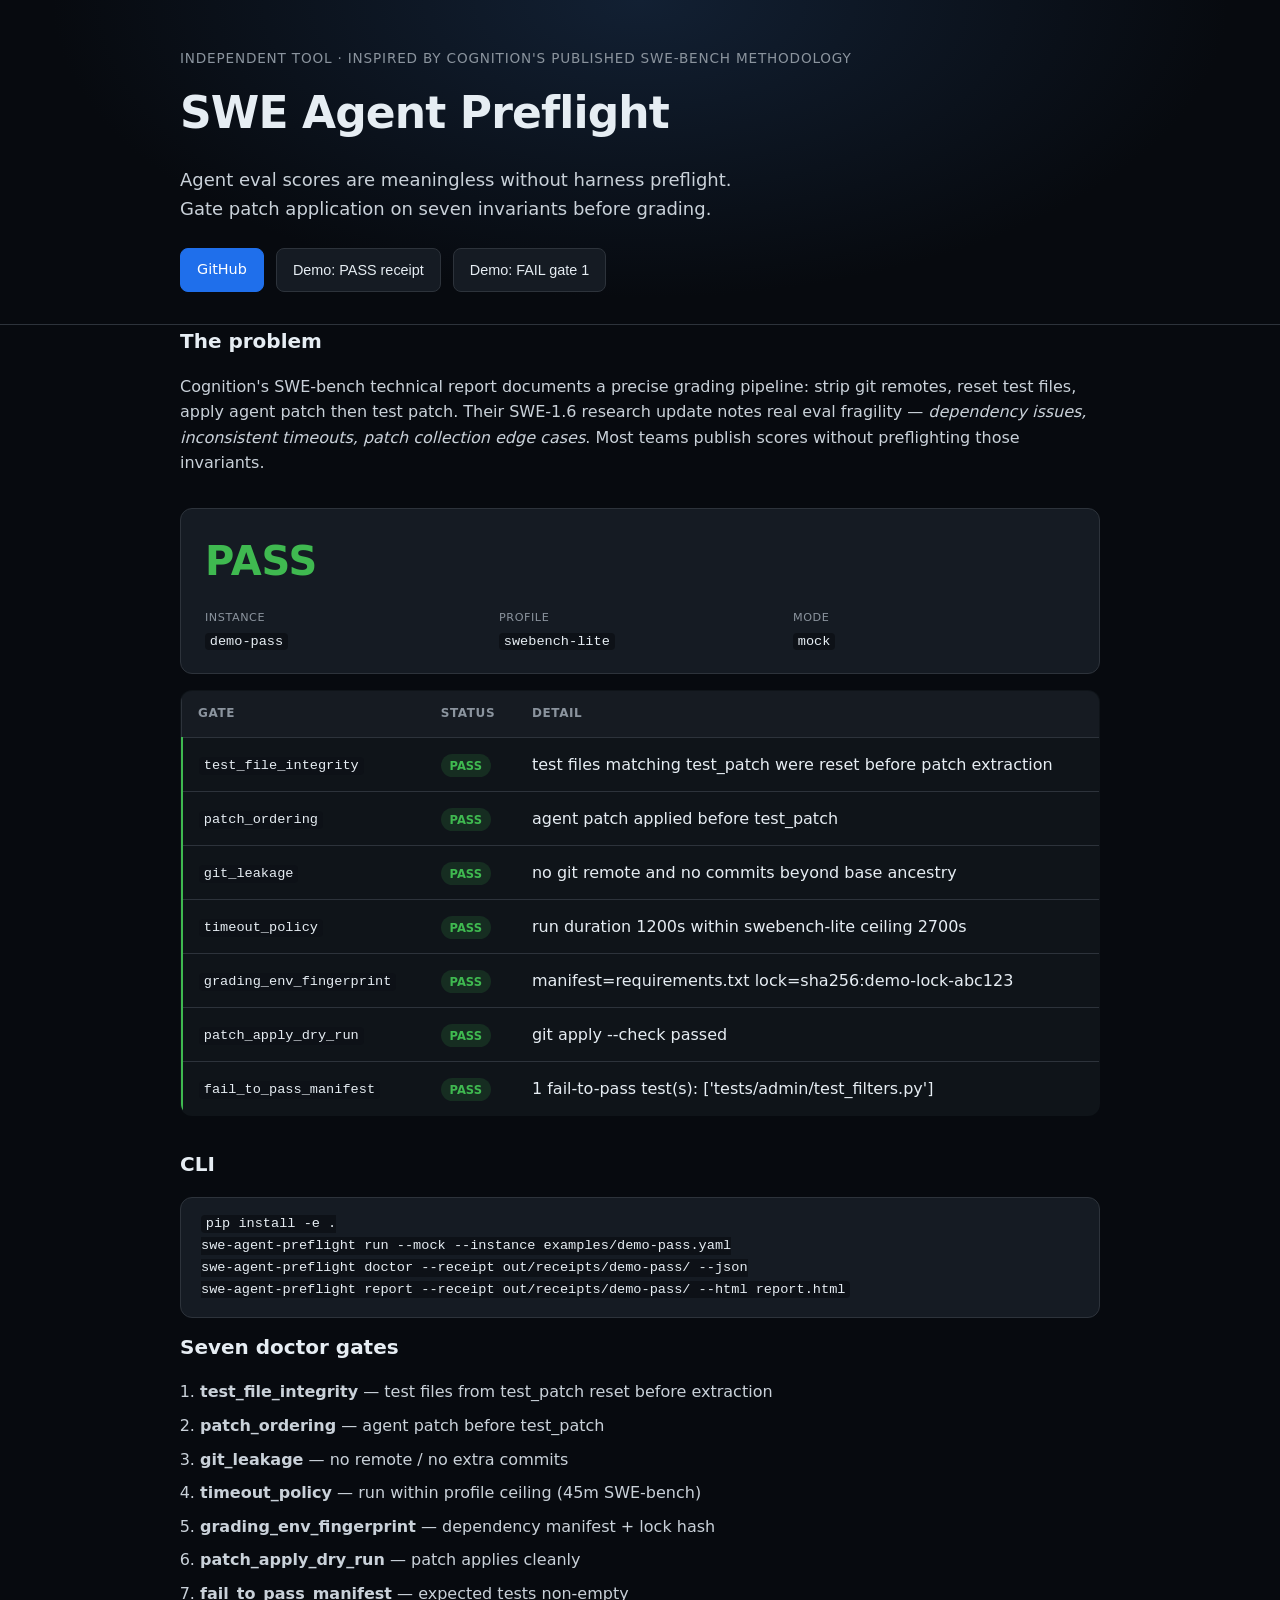
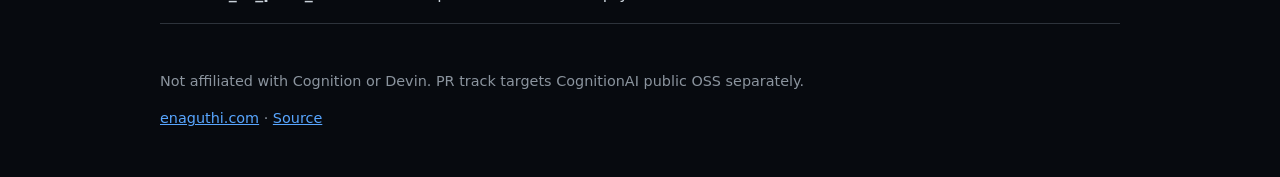
==== site/index.html @ a9e01db7 "Initial release: SWE Agent Preflight v0.1 CLI plan/run/doctor/report with mock mode, seven harness i" ====
<!DOCTYPE html>
<html lang="en">
<head>
  <meta charset="utf-8">
  <meta name="viewport" content="width=device-width, initial-scale=1">
  <title>SWE Agent Preflight — Harness gates before SWE-bench grading</title>
  <meta name="description" content="Gate SWE-bench-style agent evals on harness invariants — test reset, patch ordering, git leakage, timeouts — before trusting scores.">
  <link rel="stylesheet" href="styles.css">
</head>
<body>
  <header class="site-header">
    <div class="wrap">
      <p class="eyebrow">Independent tool · Inspired by Cognition's published SWE-bench methodology</p>
      <h1>SWE Agent Preflight</h1>
      <p class="lead">Agent eval scores are meaningless without harness preflight. Gate patch application on seven invariants before grading.</p>
      <div class="cta-row">
        <a class="btn primary" href="https://github.com/Abhishek21g/swe-agent-preflight" target="_blank" rel="noopener">GitHub</a>
        <button class="btn" id="btn-pass" type="button">Demo: PASS receipt</button>
        <button class="btn fail" id="btn-fail" type="button">Demo: FAIL gate 1</button>
      </div>
    </div>
  </header>

  <main class="wrap">
    <section class="problem">
      <h2>The problem</h2>
      <p>Cognition's SWE-bench technical report documents a precise grading pipeline: strip git remotes, reset test files, apply agent patch then test patch. Their SWE-1.6 research update notes real eval fragility — <em>dependency issues, inconsistent timeouts, patch collection edge cases</em>. Most teams publish scores without preflighting those invariants.</p>
    </section>

    <section class="dashboard">
      <div class="panel meta-panel">
        <div class="overall" id="overall">—</div>
        <div class="meta-grid">
          <div><label>Instance</label><code id="instance-id">—</code></div>
          <div><label>Profile</label><code id="profile">swebench-lite</code></div>
          <div><label>Mode</label><code>mock</code></div>
        </div>
      </div>

      <table class="gate-table">
        <thead>
          <tr><th>Gate</th><th>Status</th><th>Detail</th></tr>
        </thead>
        <tbody id="gate-body"></tbody>
      </table>
    </section>

    <section class="cli">
      <h2>CLI</h2>
      <pre><code id="cli-snippet">pip install -e .
swe-agent-preflight run --mock --instance examples/demo-pass.yaml
swe-agent-preflight doctor --receipt out/receipts/demo-pass/ --json
swe-agent-preflight report --receipt out/receipts/demo-pass/ --html report.html</code></pre>
    </section>

    <section class="gates-ref">
      <h2>Seven doctor gates</h2>
      <ol>
        <li><strong>test_file_integrity</strong> — test files from test_patch reset before extraction</li>
        <li><strong>patch_ordering</strong> — agent patch before test_patch</li>
        <li><strong>git_leakage</strong> — no remote / no extra commits</li>
        <li><strong>timeout_policy</strong> — run within profile ceiling (45m SWE-bench)</li>
        <li><strong>grading_env_fingerprint</strong> — dependency manifest + lock hash</li>
        <li><strong>patch_apply_dry_run</strong> — patch applies cleanly</li>
        <li><strong>fail_to_pass_manifest</strong> — expected tests non-empty</li>
      </ol>
    </section>
  </main>

  <footer class="site-footer wrap">
    <p>Not affiliated with Cognition or Devin. PR track targets CognitionAI public OSS separately.</p>
    <p><a href="https://enaguthi.com">enaguthi.com</a> · <a href="https://github.com/Abhishek21g/swe-agent-preflight">Source</a></p>
  </footer>

  <script src="app.js"></script>
</body>
</html>
---- site/styles.css ----
:root {
  --bg: #070a0f;
  --surface: #0f1419;
  --card: #151b23;
  --border: #2d333b;
  --text: #e6edf3;
  --muted: #8b949e;
  --pass: #3fb950;
  --fail: #f85149;
  --accent: #58a6ff;
  --accent-dim: #1f6feb;
}

* { box-sizing: border-box; }

body {
  margin: 0;
  font-family: "SF Pro Text", ui-sans-serif, system-ui, -apple-system, sans-serif;
  background: var(--bg);
  color: var(--text);
  line-height: 1.6;
}

.wrap { max-width: 960px; margin: 0 auto; padding: 0 1.25rem; }

.site-header {
  padding: 3rem 0 2rem;
  background: radial-gradient(ellipse at top, #122033 0%, var(--bg) 65%);
  border-bottom: 1px solid var(--border);
}

.eyebrow {
  color: var(--muted);
  font-size: 0.85rem;
  text-transform: uppercase;
  letter-spacing: 0.06em;
  margin: 0 0 0.5rem;
}

h1 { font-size: clamp(2rem, 5vw, 2.75rem); margin: 0 0 0.75rem; letter-spacing: -0.02em; }
h2 { font-size: 1.25rem; margin-top: 0; }

.lead { font-size: 1.125rem; color: #c9d1d9; max-width: 52ch; margin-bottom: 1.5rem; }

.cta-row { display: flex; flex-wrap: wrap; gap: 0.75rem; }

.btn {
  appearance: none;
  border: 1px solid var(--border);
  background: var(--card);
  color: var(--text);
  padding: 0.6rem 1rem;
  border-radius: 8px;
  font-size: 0.9rem;
  cursor: pointer;
  text-decoration: none;
  transition: border-color 0.15s, background 0.15s;
}

.btn:hover { border-color: var(--accent); }
.btn.primary { background: var(--accent-dim); border-color: var(--accent-dim); color: #fff; }
.btn.fail:hover { border-color: var(--fail); }

main { padding: 2rem 0 3rem; }

.problem p { color: #c9d1d9; }

.dashboard { margin: 2rem 0; }

.panel {
  background: var(--card);
  border: 1px solid var(--border);
  border-radius: 12px;
  padding: 1.25rem 1.5rem;
  margin-bottom: 1rem;
}

.overall {
  font-size: 2.5rem;
  font-weight: 700;
  margin-bottom: 1rem;
}

.overall.pass { color: var(--pass); }
.overall.fail { color: var(--fail); }

.meta-grid {
  display: grid;
  grid-template-columns: repeat(auto-fit, minmax(160px, 1fr));
  gap: 0.75rem;
}

.meta-grid label {
  display: block;
  font-size: 0.7rem;
  color: var(--muted);
  text-transform: uppercase;
  letter-spacing: 0.05em;
}

code {
  font-family: ui-monospace, SFMono-Regular, Menlo, monospace;
  font-size: 0.85em;
  background: #0d1117;
  padding: 0.1em 0.35em;
  border-radius: 4px;
}

.gate-table {
  width: 100%;
  border-collapse: collapse;
  background: var(--surface);
  border: 1px solid var(--border);
  border-radius: 12px;
  overflow: hidden;
}

.gate-table th,
.gate-table td {
  padding: 0.85rem 1rem;
  text-align: left;
  border-bottom: 1px solid var(--border);
}

.gate-table th {
  background: #161b22;
  color: var(--muted);
  font-size: 0.75rem;
  text-transform: uppercase;
  letter-spacing: 0.05em;
}

.gate-table tr:last-child td { border-bottom: none; }
.gate-table tr.pass td:first-child { border-left: 3px solid var(--pass); }
.gate-table tr.fail td:first-child { border-left: 3px solid var(--fail); }

.badge {
  display: inline-block;
  padding: 0.15rem 0.55rem;
  border-radius: 999px;
  font-size: 0.72rem;
  font-weight: 600;
}

.badge.pass { background: rgba(63,185,80,0.15); color: var(--pass); }
.badge.fail { background: rgba(248,81,73,0.15); color: var(--fail); }

.cli pre {
  background: var(--card);
  border: 1px solid var(--border);
  border-radius: 12px;
  padding: 1rem 1.25rem;
  overflow-x: auto;
}

.gates-ref ol { color: #c9d1d9; padding-left: 1.25rem; }
.gates-ref li { margin-bottom: 0.5rem; }

.site-footer {
  padding: 2rem 0;
  border-top: 1px solid var(--border);
  color: var(--muted);
  font-size: 0.9rem;
}

.site-footer a { color: var(--accent); }

@media (max-width: 640px) {
  .gate-table { font-size: 0.85rem; }
}
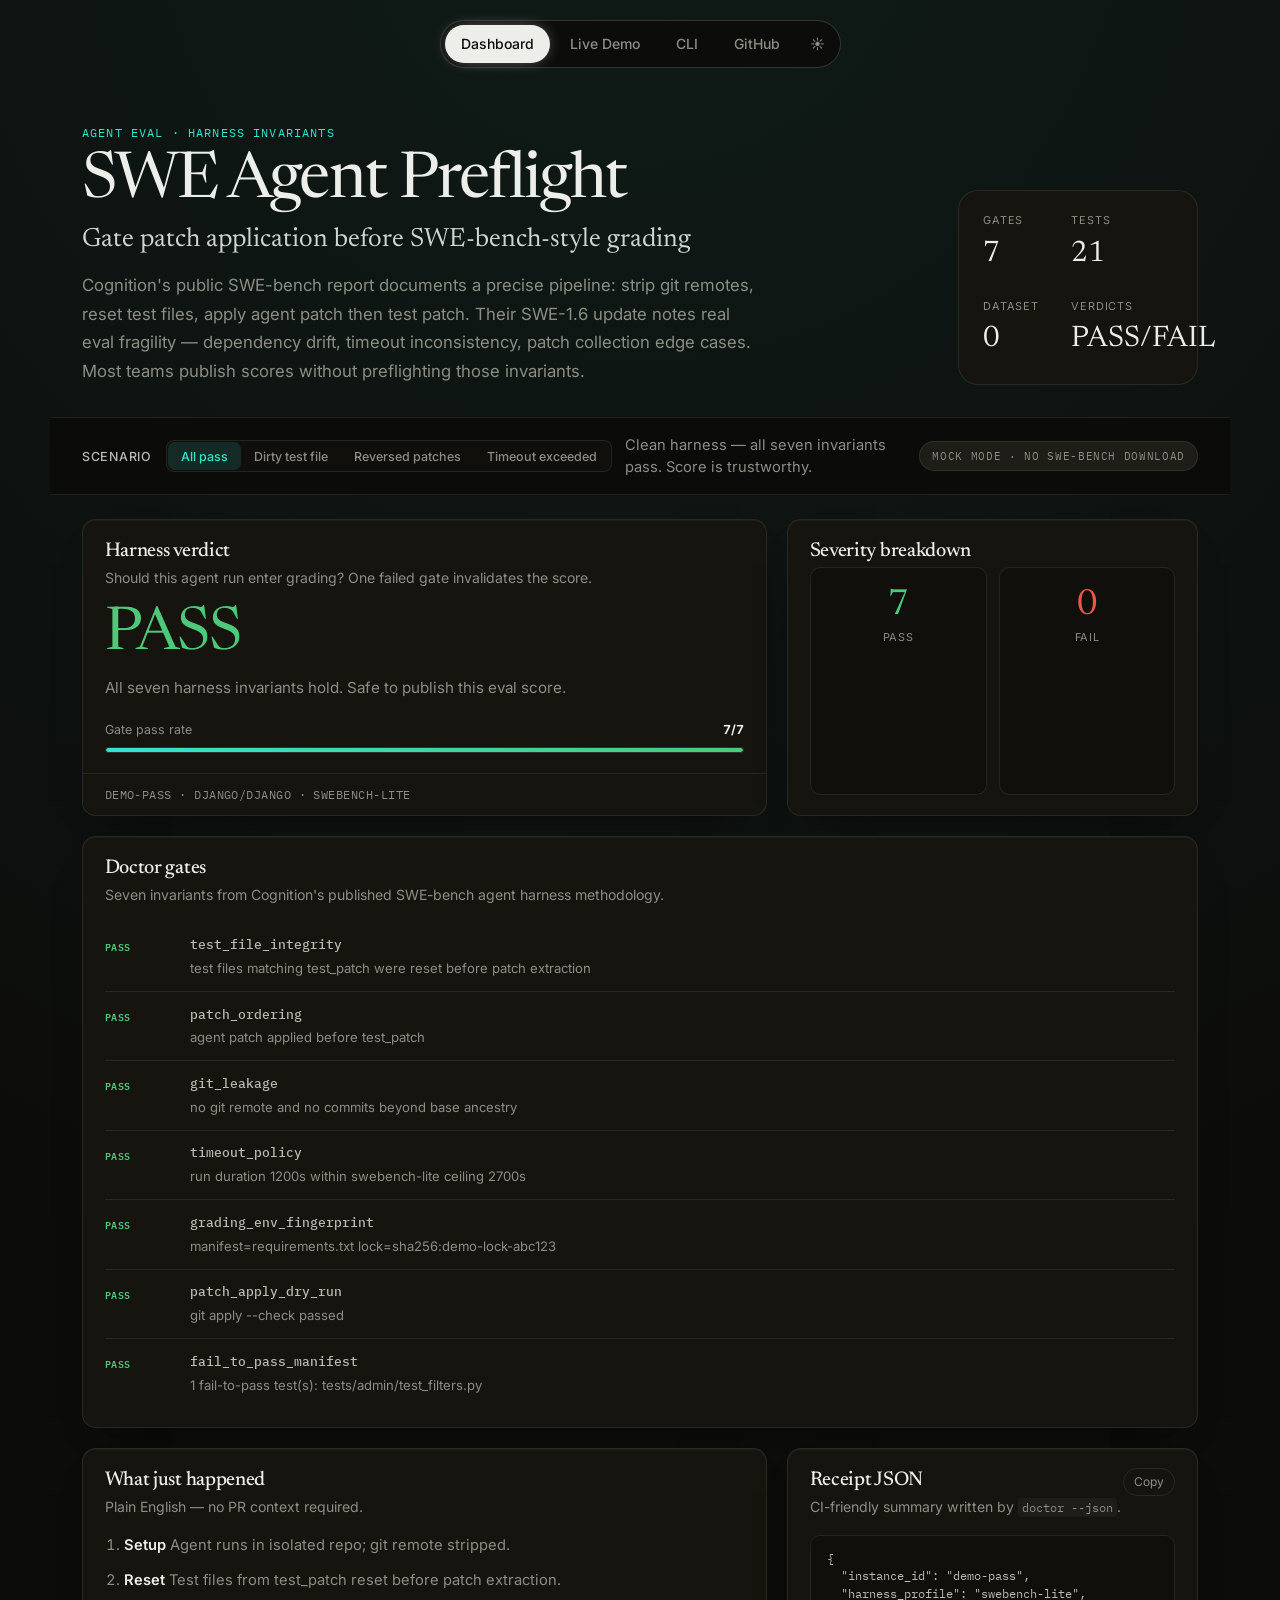
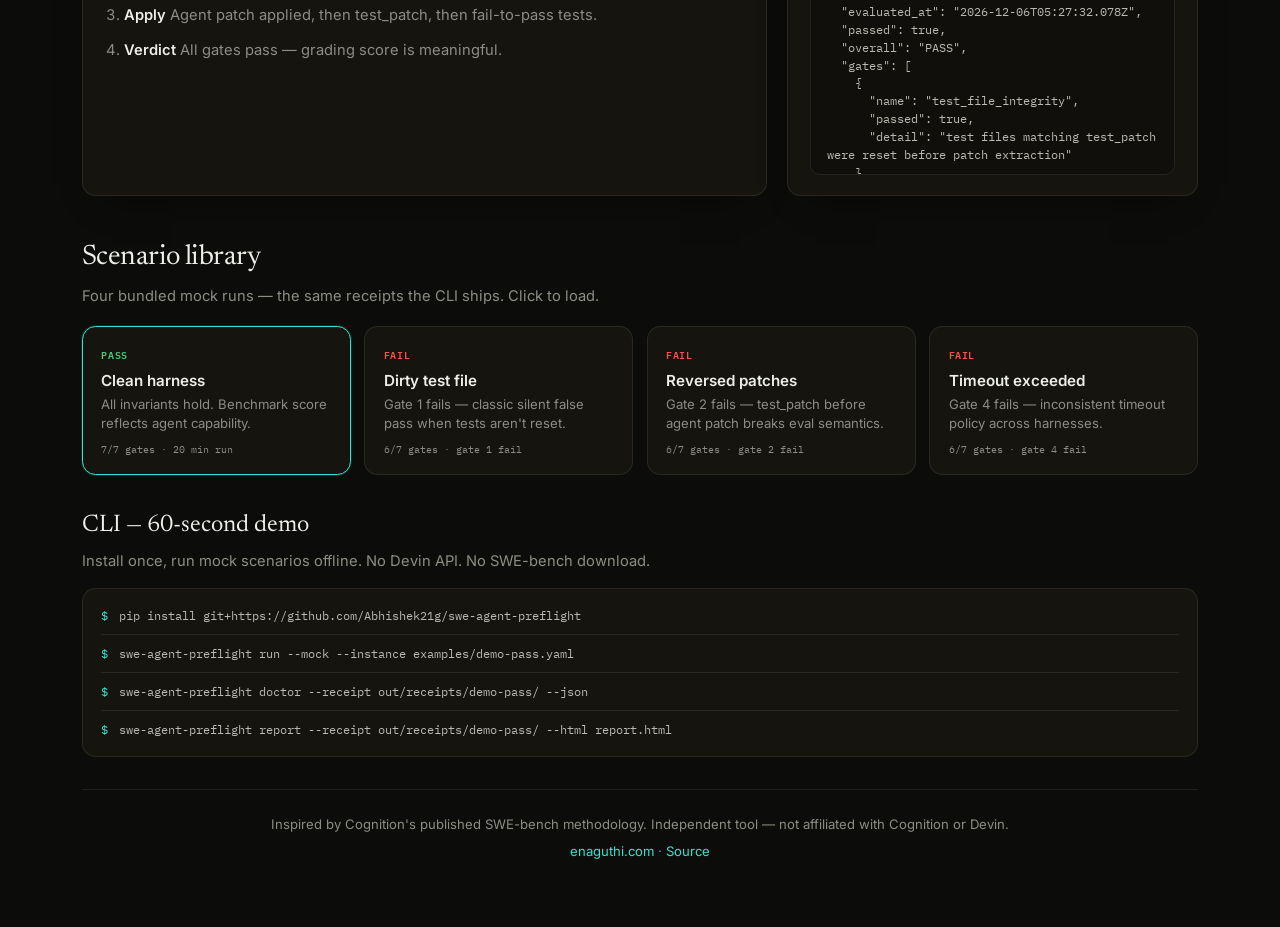
==== commit 063c718e: "Polish demo site with trust-me-bro dashboard layout. Interactive scenarios, gate checklist, receipt " ====
--- a/site/index.html
+++ b/site/index.html
@@ -1,77 +1,169 @@
 <!DOCTYPE html>
 <html lang="en">
 <head>
-  <meta charset="utf-8">
-  <meta name="viewport" content="width=device-width, initial-scale=1">
-  <title>SWE Agent Preflight — Harness gates before SWE-bench grading</title>
-  <meta name="description" content="Gate SWE-bench-style agent evals on harness invariants — test reset, patch ordering, git leakage, timeouts — before trusting scores.">
-  <link rel="stylesheet" href="styles.css">
+  <meta charset="utf-8" />
+  <meta name="viewport" content="width=device-width, initial-scale=1" />
+  <title>SWE Agent Preflight — harness gates before SWE-bench grading</title>
+  <meta name="description" content="Gate SWE-bench-style agent evals on seven harness invariants — test reset, patch ordering, git leakage, timeouts — before trusting benchmark scores." />
+  <meta property="og:title" content="SWE Agent Preflight" />
+  <meta property="og:description" content="Agent eval scores are meaningless without harness preflight." />
+  <meta property="og:url" content="https://enaguthi.com/swe-agent-preflight/site/" />
+  <link rel="icon" type="image/svg+xml" href="./favicon.svg" />
+  <link rel="preconnect" href="https://fonts.googleapis.com" />
+  <link href="https://fonts.googleapis.com/css2?family=IBM+Plex+Mono:wght@400;500&family=Inter:wght@400;500;600&family=Newsreader:ital,opsz,wght@0,6..72,400;0,6..72,500;1,6..72,400&display=swap" rel="stylesheet" />
+  <link rel="stylesheet" href="./styles.css" />
+  <script src="./app.js" defer></script>
 </head>
 <body>
-  <header class="site-header">
-    <div class="wrap">
-      <p class="eyebrow">Independent tool · Inspired by Cognition's published SWE-bench methodology</p>
-      <h1>SWE Agent Preflight</h1>
-      <p class="lead">Agent eval scores are meaningless without harness preflight. Gate patch application on seven invariants before grading.</p>
-      <div class="cta-row">
-        <a class="btn primary" href="https://github.com/Abhishek21g/swe-agent-preflight" target="_blank" rel="noopener">GitHub</a>
-        <button class="btn" id="btn-pass" type="button">Demo: PASS receipt</button>
-        <button class="btn fail" id="btn-fail" type="button">Demo: FAIL gate 1</button>
+  <div class="deck-root">
+    <div class="deck-inner">
+      <nav class="deck-nav">
+        <div class="deck-nav-pill">
+          <a href="#overview" class="active" data-nav="overview">Dashboard</a>
+          <a href="#demo" data-nav="demo">Live Demo</a>
+          <a href="#cli" data-nav="cli">CLI</a>
+          <a href="https://github.com/Abhishek21g/swe-agent-preflight" target="_blank" rel="noopener">GitHub</a>
+          <button type="button" class="theme-btn" id="themeToggle" aria-label="Toggle theme" title="Toggle theme">☀</button>
+        </div>
+      </nav>
+
+      <header id="overview" class="deck-hero">
+        <div class="deck-hero-row">
+          <div>
+            <p class="deck-eyebrow">Agent eval · Harness invariants</p>
+            <h1 class="deck-title">SWE Agent Preflight</h1>
+            <p class="deck-subtitle">Gate patch application before SWE-bench-style grading</p>
+            <p class="deck-lede">
+              Cognition's public SWE-bench report documents a precise pipeline: strip git remotes, reset test files,
+              apply agent patch then test patch. Their SWE-1.6 update notes real eval fragility — dependency drift,
+              timeout inconsistency, patch collection edge cases. Most teams publish scores without preflighting those invariants.
+            </p>
+          </div>
+          <dl class="deck-stats">
+            <div><dt>Gates</dt><dd>7</dd></div>
+            <div><dt>Tests</dt><dd>21</dd></div>
+            <div><dt>Dataset</dt><dd>0</dd></div>
+            <div><dt>Verdicts</dt><dd>PASS/FAIL</dd></div>
+          </dl>
+        </div>
+      </header>
+
+      <div class="deck-toolbar" id="demo">
+        <div class="deck-toolbar-left">
+          <span class="deck-label">Scenario</span>
+          <div class="mode-tabs" role="tablist" aria-label="Harness scenario">
+            <button role="tab" data-mode="pass" class="active" aria-selected="true">All pass</button>
+            <button role="tab" data-mode="fail-gate1">Dirty test file</button>
+            <button role="tab" data-mode="fail-order">Reversed patches</button>
+            <button role="tab" data-mode="fail-timeout">Timeout exceeded</button>
+          </div>
+          <span class="toolbar-hint" id="scenarioHint">Clean harness — all seven invariants pass. Score is trustworthy.</span>
+        </div>
+        <span class="status-chip" id="statusChip">mock mode · no SWE-bench download</span>
       </div>
-    </div>
-  </header>
 
-  <main class="wrap">
-    <section class="problem">
-      <h2>The problem</h2>
-      <p>Cognition's SWE-bench technical report documents a precise grading pipeline: strip git remotes, reset test files, apply agent patch then test patch. Their SWE-1.6 research update notes real eval fragility — <em>dependency issues, inconsistent timeouts, patch collection edge cases</em>. Most teams publish scores without preflighting those invariants.</p>
-    </section>
+      <div class="deck-grid">
+        <div class="deck-grid-2">
+          <section class="panel verdict-panel">
+            <header class="panel-header">
+              <div>
+                <h2 class="panel-title">Harness verdict</h2>
+                <p class="panel-desc">Should this agent run enter grading? One failed gate invalidates the score.</p>
+              </div>
+            </header>
+            <div class="panel-body">
+              <div class="verdict-display" id="verdictDisplay">
+                <span class="verdict-word pass" id="verdictWord">PASS</span>
+                <p class="verdict-plain" id="verdictPlain">All seven harness invariants hold. Safe to publish this eval score.</p>
+              </div>
+              <div class="score-bar-wrap">
+                <div class="score-bar-label">
+                  <span>Gate pass rate</span>
+                  <strong id="passRate">7/7</strong>
+                </div>
+                <div class="score-bar"><div class="score-bar-fill" id="passBar" style="width:100%"></div></div>
+              </div>
+            </div>
+            <footer class="panel-footer">
+              <span id="instanceMeta">demo-pass · django/django · swebench-lite</span>
+            </footer>
+          </section>
 
-    <section class="dashboard">
-      <div class="panel meta-panel">
-        <div class="overall" id="overall">—</div>
-        <div class="meta-grid">
-          <div><label>Instance</label><code id="instance-id">—</code></div>
-          <div><label>Profile</label><code id="profile">swebench-lite</code></div>
-          <div><label>Mode</label><code>mock</code></div>
+          <section class="panel counts-panel">
+            <header class="panel-header">
+              <h2 class="panel-title">Severity breakdown</h2>
+            </header>
+            <div class="panel-body counts-grid" id="countsGrid">
+              <div class="count-card pass"><span class="count-num" id="countPass">7</span><span class="count-label">Pass</span></div>
+              <div class="count-card fail"><span class="count-num" id="countFail">0</span><span class="count-label">Fail</span></div>
+            </div>
+          </section>
+        </div>
+
+        <section class="panel gates-panel">
+          <header class="panel-header">
+            <div>
+              <h2 class="panel-title">Doctor gates</h2>
+              <p class="panel-desc">Seven invariants from Cognition's published SWE-bench agent harness methodology.</p>
+            </div>
+          </header>
+          <div class="panel-body">
+            <ul class="gate-list" id="gateList"></ul>
+          </div>
+        </section>
+
+        <div class="deck-grid-2">
+          <section class="panel story-panel">
+            <header class="panel-header">
+              <h2 class="panel-title">What just happened</h2>
+              <p class="panel-desc">Plain English — no PR context required.</p>
+            </header>
+            <div class="panel-body">
+              <ol class="story-steps" id="storySteps"></ol>
+            </div>
+          </section>
+
+          <section class="panel receipt-panel">
+            <header class="panel-header">
+              <div class="panel-title-row">
+                <h2 class="panel-title">Receipt JSON</h2>
+                <button type="button" class="ghost-sm" id="copyReceipt">Copy</button>
+              </div>
+              <p class="panel-desc">CI-friendly summary written by <code>doctor --json</code>.</p>
+            </header>
+            <div class="panel-body">
+              <pre class="receipt-pre" id="receiptPre"></pre>
+            </div>
+          </section>
         </div>
       </div>
 
-      <table class="gate-table">
-        <thead>
-          <tr><th>Gate</th><th>Status</th><th>Detail</th></tr>
-        </thead>
-        <tbody id="gate-body"></tbody>
-      </table>
-    </section>
+      <section class="library" id="scenarios">
+        <div class="library-head">
+          <h2>Scenario library</h2>
+          <p>Four bundled mock runs — the same receipts the CLI ships. Click to load.</p>
+        </div>
+        <div class="scenario-grid" id="scenarioGrid"></div>
+      </section>
 
-    <section class="cli">
-      <h2>CLI</h2>
-      <pre><code id="cli-snippet">pip install -e .
-swe-agent-preflight run --mock --instance examples/demo-pass.yaml
-swe-agent-preflight doctor --receipt out/receipts/demo-pass/ --json
-swe-agent-preflight report --receipt out/receipts/demo-pass/ --html report.html</code></pre>
-    </section>
+      <section class="cli-section" id="cli">
+        <div class="cli-head">
+          <h2>CLI — 60-second demo</h2>
+          <p>Install once, run mock scenarios offline. No Devin API. No SWE-bench download.</p>
+        </div>
+        <div class="cli-block">
+          <div class="cli-line"><span class="cli-prompt">$</span><code>pip install git+https://github.com/Abhishek21g/swe-agent-preflight</code></div>
+          <div class="cli-line"><span class="cli-prompt">$</span><code id="cliRun">swe-agent-preflight run --mock --instance examples/demo-pass.yaml</code></div>
+          <div class="cli-line"><span class="cli-prompt">$</span><code id="cliDoctor">swe-agent-preflight doctor --receipt out/receipts/demo-pass/ --json</code></div>
+          <div class="cli-line"><span class="cli-prompt">$</span><code id="cliReport">swe-agent-preflight report --receipt out/receipts/demo-pass/ --html report.html</code></div>
+        </div>
+      </section>
 
-    <section class="gates-ref">
-      <h2>Seven doctor gates</h2>
-      <ol>
-        <li><strong>test_file_integrity</strong> — test files from test_patch reset before extraction</li>
-        <li><strong>patch_ordering</strong> — agent patch before test_patch</li>
-        <li><strong>git_leakage</strong> — no remote / no extra commits</li>
-        <li><strong>timeout_policy</strong> — run within profile ceiling (45m SWE-bench)</li>
-        <li><strong>grading_env_fingerprint</strong> — dependency manifest + lock hash</li>
-        <li><strong>patch_apply_dry_run</strong> — patch applies cleanly</li>
-        <li><strong>fail_to_pass_manifest</strong> — expected tests non-empty</li>
-      </ol>
-    </section>
-  </main>
-
-  <footer class="site-footer wrap">
-    <p>Not affiliated with Cognition or Devin. PR track targets CognitionAI public OSS separately.</p>
-    <p><a href="https://enaguthi.com">enaguthi.com</a> · <a href="https://github.com/Abhishek21g/swe-agent-preflight">Source</a></p>
-  </footer>
-
-  <script src="app.js"></script>
+      <footer class="deck-foot">
+        <p>Inspired by Cognition's published SWE-bench methodology. Independent tool — not affiliated with Cognition or Devin.</p>
+        <p><a href="https://enaguthi.com">enaguthi.com</a> · <a href="https://github.com/Abhishek21g/swe-agent-preflight">Source</a></p>
+      </footer>
+    </div>
+  </div>
 </body>
 </html>
--- a/site/styles.css
+++ b/site/styles.css
@@ -1,170 +1,584 @@
 :root {
-  --bg: #070a0f;
-  --surface: #0f1419;
-  --card: #151b23;
-  --border: #2d333b;
-  --text: #e6edf3;
-  --muted: #8b949e;
-  --pass: #3fb950;
-  --fail: #f85149;
-  --accent: #58a6ff;
-  --accent-dim: #1f6feb;
-}
-
-* { box-sizing: border-box; }
-
+  --background: #0c0c0a;
+  --foreground: #edeee9;
+  --muted: #8c8d83;
+  --muted-strong: #b9bab0;
+  --panel: #15140f;
+  --surface: #100f0c;
+  --surface-2: #1e1d17;
+  --border: rgba(237, 238, 233, 0.09);
+  --border-strong: rgba(237, 238, 233, 0.17);
+  --accent: #34e3d0;
+  --accent-soft: rgba(52, 227, 208, 0.13);
+  --danger: #f0544a;
+  --success: #4ec97a;
+  --warning: #f5b41e;
+  --font: "Inter", system-ui, sans-serif;
+  --serif: "Newsreader", Georgia, serif;
+  --mono: "IBM Plex Mono", ui-monospace, monospace;
+}
+
+:root[data-theme="light"] {
+  --background: #f4f6fa;
+  --foreground: #14161f;
+  --muted: #5c6478;
+  --muted-strong: #3b4151;
+  --panel: #ffffff;
+  --surface: #fafbfd;
+  --surface-2: #eef1f6;
+  --border: #dde2ec;
+  --border-strong: #c7cedb;
+  --accent: #2563eb;
+  --accent-soft: #eef3ff;
+  --danger: #cd2f2c;
+  --success: #169a5a;
+  --warning: #d97706;
+}
+
+* { box-sizing: border-box; margin: 0; }
+html { scroll-behavior: smooth; }
 body {
-  margin: 0;
-  font-family: "SF Pro Text", ui-sans-serif, system-ui, -apple-system, sans-serif;
-  background: var(--bg);
-  color: var(--text);
-  line-height: 1.6;
-}
-
-.wrap { max-width: 960px; margin: 0 auto; padding: 0 1.25rem; }
-
-.site-header {
-  padding: 3rem 0 2rem;
-  background: radial-gradient(ellipse at top, #122033 0%, var(--bg) 65%);
-  border-bottom: 1px solid var(--border);
-}
-
-.eyebrow {
-  color: var(--muted);
-  font-size: 0.85rem;
-  text-transform: uppercase;
-  letter-spacing: 0.06em;
-  margin: 0 0 0.5rem;
-}
-
-h1 { font-size: clamp(2rem, 5vw, 2.75rem); margin: 0 0 0.75rem; letter-spacing: -0.02em; }
-h2 { font-size: 1.25rem; margin-top: 0; }
-
-.lead { font-size: 1.125rem; color: #c9d1d9; max-width: 52ch; margin-bottom: 1.5rem; }
-
-.cta-row { display: flex; flex-wrap: wrap; gap: 0.75rem; }
-
-.btn {
-  appearance: none;
-  border: 1px solid var(--border);
-  background: var(--card);
-  color: var(--text);
-  padding: 0.6rem 1rem;
-  border-radius: 8px;
-  font-size: 0.9rem;
-  cursor: pointer;
-  text-decoration: none;
-  transition: border-color 0.15s, background 0.15s;
-}
-
-.btn:hover { border-color: var(--accent); }
-.btn.primary { background: var(--accent-dim); border-color: var(--accent-dim); color: #fff; }
-.btn.fail:hover { border-color: var(--fail); }
-
-main { padding: 2rem 0 3rem; }
-
-.problem p { color: #c9d1d9; }
-
-.dashboard { margin: 2rem 0; }
-
-.panel {
-  background: var(--card);
-  border: 1px solid var(--border);
-  border-radius: 12px;
-  padding: 1.25rem 1.5rem;
-  margin-bottom: 1rem;
-}
-
-.overall {
-  font-size: 2.5rem;
-  font-weight: 700;
-  margin-bottom: 1rem;
-}
-
-.overall.pass { color: var(--pass); }
-.overall.fail { color: var(--fail); }
-
-.meta-grid {
-  display: grid;
-  grid-template-columns: repeat(auto-fit, minmax(160px, 1fr));
-  gap: 0.75rem;
-}
-
-.meta-grid label {
-  display: block;
-  font-size: 0.7rem;
-  color: var(--muted);
-  text-transform: uppercase;
-  letter-spacing: 0.05em;
-}
-
+  font-family: var(--font);
+  background: var(--background);
+  color: var(--foreground);
+  line-height: 1.55;
+  min-height: 100vh;
+  -webkit-font-smoothing: antialiased;
+}
+a { color: var(--accent); text-decoration: none; }
+a:hover { opacity: 0.85; }
 code {
-  font-family: ui-monospace, SFMono-Regular, Menlo, monospace;
-  font-size: 0.85em;
-  background: #0d1117;
+  font-family: var(--mono);
+  font-size: 0.88em;
   padding: 0.1em 0.35em;
   border-radius: 4px;
-}
-
-.gate-table {
-  width: 100%;
-  border-collapse: collapse;
+  background: var(--surface-2);
+}
+
+.deck-root {
+  min-height: 100vh;
+  background-image: radial-gradient(circle at 50% -5%, rgba(52, 227, 208, 0.07), transparent 55%);
+}
+:root[data-theme="light"] .deck-root {
+  background-image: radial-gradient(circle at 50% -5%, rgba(37, 99, 235, 0.06), transparent 55%);
+}
+
+.deck-inner {
+  max-width: 1180px;
+  margin: 0 auto;
+  padding: 0 1.25rem 4rem;
+}
+@media (min-width: 640px) { .deck-inner { padding: 0 2rem 4rem; } }
+
+.deck-nav {
+  display: flex;
+  justify-content: center;
+  padding-top: 1.25rem;
+}
+.deck-nav-pill {
+  display: inline-flex;
+  align-items: center;
+  gap: 0.25rem;
+  padding: 0.25rem;
+  border-radius: 999px;
+  border: 1px solid var(--border-strong);
+  background: color-mix(in srgb, var(--background) 85%, transparent);
+  backdrop-filter: blur(12px);
+  box-shadow: 0 18px 45px -28px rgba(0, 0, 0, 0.85);
+}
+.deck-nav-pill a,
+.deck-nav-pill button {
+  border: none;
+  background: transparent;
+  color: var(--muted);
+  font: inherit;
+  font-size: 0.875rem;
+  font-weight: 500;
+  padding: 0.5rem 1rem;
+  border-radius: 999px;
+  cursor: pointer;
+  transition: background 0.15s, color 0.15s;
+}
+.deck-nav-pill a:hover,
+.deck-nav-pill button:hover { background: var(--surface-2); color: var(--foreground); }
+.deck-nav-pill a.active {
+  background: var(--foreground);
+  color: var(--background);
+  box-shadow: 0 0 18px -8px var(--foreground);
+}
+.theme-btn {
+  width: 2.25rem;
+  height: 2.25rem;
+  padding: 0 !important;
+  display: inline-flex;
+  align-items: center;
+  justify-content: center;
+}
+
+.deck-hero { scroll-margin-top: 6rem; padding-top: 2.5rem; }
+@media (min-width: 1024px) { .deck-hero { padding-top: 3.5rem; } }
+.deck-hero-row {
+  display: flex;
+  flex-direction: column;
+  gap: 1.5rem;
+}
+@media (min-width: 960px) {
+  .deck-hero-row { flex-direction: row; align-items: flex-end; justify-content: space-between; }
+}
+.deck-eyebrow {
+  font-family: var(--mono);
+  font-size: 0.72rem;
+  letter-spacing: 0.1em;
+  text-transform: uppercase;
+  color: var(--accent);
+  margin-bottom: 0.65rem;
+}
+.deck-title {
+  font-family: var(--serif);
+  font-size: clamp(2.6rem, 6vw, 4rem);
+  font-weight: 400;
+  letter-spacing: -0.03em;
+  line-height: 0.95;
+  text-wrap: balance;
+}
+.deck-subtitle {
+  margin-top: 0.75rem;
+  font-family: var(--serif);
+  font-size: clamp(1.2rem, 2.5vw, 1.65rem);
+  font-weight: 400;
+  line-height: 1.15;
+  color: color-mix(in srgb, var(--foreground) 88%, transparent);
+}
+.deck-lede {
+  margin-top: 1rem;
+  color: var(--muted);
+  font-size: 0.98rem;
+  max-width: 42rem;
+  line-height: 1.7;
+}
+@media (min-width: 640px) { .deck-lede { font-size: 1.05rem; } }
+
+.deck-stats {
+  display: grid;
+  grid-template-columns: repeat(2, 1fr);
+  gap: 1.25rem 2rem;
+  padding: 1.35rem 1.5rem;
+  border: 1px solid var(--border);
+  border-radius: 1.25rem;
+  background: var(--panel);
+  min-width: 240px;
+  flex-shrink: 0;
+}
+@media (min-width: 640px) { .deck-stats { grid-template-columns: repeat(4, 1fr); } }
+@media (min-width: 960px) { .deck-stats { grid-template-columns: repeat(2, 1fr); width: 15rem; } }
+.deck-stats dt {
+  font-size: 0.68rem;
+  letter-spacing: 0.08em;
+  text-transform: uppercase;
+  color: var(--muted);
+}
+.deck-stats dd {
+  font-family: var(--serif);
+  font-size: 1.85rem;
+  font-weight: 400;
+  margin-top: 0.15rem;
+  font-variant-numeric: tabular-nums;
+}
+
+.deck-toolbar {
+  position: sticky;
+  top: 0;
+  z-index: 20;
+  display: flex;
+  align-items: center;
+  justify-content: space-between;
+  gap: 1rem;
+  flex-wrap: wrap;
+  margin: 2rem -1.25rem 0;
+  padding: 1rem 1.25rem;
+  border-block: 1px solid var(--border);
+  background: color-mix(in srgb, var(--background) 90%, transparent);
+  backdrop-filter: blur(10px);
+}
+@media (min-width: 640px) { .deck-toolbar { margin-inline: -2rem; padding-inline: 2rem; } }
+.deck-toolbar-left {
+  display: flex;
+  align-items: center;
+  gap: 0.85rem;
+  flex-wrap: wrap;
+  flex: 1;
+  min-width: 0;
+}
+.deck-label {
+  font-size: 0.78rem;
+  font-weight: 500;
+  color: var(--muted-strong);
+  text-transform: uppercase;
+  letter-spacing: 0.06em;
+}
+.mode-tabs {
+  display: inline-flex;
+  gap: 0.125rem;
+  padding: 0.125rem;
   background: var(--surface);
-  border: 1px solid var(--border);
-  border-radius: 12px;
+  border-radius: 0.5rem;
+  border: 1px solid var(--border);
+}
+.mode-tabs button {
+  font-family: inherit;
+  font-size: 0.78rem;
+  font-weight: 500;
+  color: var(--muted);
+  background: transparent;
+  border: none;
+  padding: 0.35rem 0.75rem;
+  border-radius: 0.375rem;
+  cursor: pointer;
+  white-space: nowrap;
+  transition: background 0.15s, color 0.15s;
+}
+.mode-tabs button:hover { color: var(--foreground); }
+.mode-tabs button.active {
+  background: var(--accent-soft);
+  color: var(--accent);
+  box-shadow: 0 0 0 1px var(--accent-soft);
+}
+.toolbar-hint {
+  display: none;
+  color: var(--muted);
+  font-size: 0.92rem;
+  flex: 1;
+  min-width: 200px;
+  line-height: 1.5;
+}
+@media (min-width: 1024px) { .toolbar-hint { display: block; } }
+.status-chip {
+  font-family: var(--mono);
+  font-size: 0.68rem;
+  text-transform: uppercase;
+  letter-spacing: 0.06em;
+  color: var(--muted);
+  border: 1px solid var(--border);
+  background: var(--surface-2);
+  padding: 0.35rem 0.75rem;
+  border-radius: 999px;
+  white-space: nowrap;
+}
+
+.deck-grid {
+  margin-top: 1.5rem;
+  display: flex;
+  flex-direction: column;
+  gap: 1.25rem;
+}
+.deck-grid-2 {
+  display: grid;
+  grid-template-columns: 1fr;
+  gap: 1.25rem;
+}
+@media (min-width: 800px) {
+  .deck-grid-2 { grid-template-columns: 1.25fr 0.75fr; }
+}
+
+.panel {
+  display: flex;
+  flex-direction: column;
+  background: var(--panel);
+  border: 1px solid var(--border);
+  border-radius: 0.85rem;
   overflow: hidden;
-}
-
-.gate-table th,
-.gate-table td {
+  box-shadow: 0 1px 0 rgba(237, 238, 233, 0.04) inset, 0 18px 40px -28px rgba(0, 0, 0, 0.9);
+}
+.panel-header {
+  padding: 1.15rem 1.35rem 0;
+}
+.panel-title {
+  font-family: var(--serif);
+  font-size: 1.25rem;
+  font-weight: 500;
+  line-height: 1.2;
+  letter-spacing: -0.015em;
+  margin-bottom: 0.25rem;
+}
+.panel-desc {
+  color: var(--muted);
+  font-size: 0.88rem;
+  line-height: 1.6;
+  margin-bottom: 1rem;
+  max-width: 40rem;
+}
+.panel-title-row {
+  display: flex;
+  align-items: center;
+  justify-content: space-between;
+  gap: 0.75rem;
+}
+.panel-body { padding: 0 1.35rem 1.25rem; flex: 1; }
+.panel-footer {
+  padding: 0.75rem 1.35rem;
+  border-top: 1px solid var(--border);
+  font-family: var(--mono);
+  font-size: 0.72rem;
+  color: var(--muted);
+  text-transform: uppercase;
+  letter-spacing: 0.04em;
+}
+
+.verdict-word {
+  font-family: var(--serif);
+  font-size: clamp(2.8rem, 6vw, 3.75rem);
+  line-height: 1;
+  display: block;
+  margin-bottom: 0.65rem;
+  letter-spacing: -0.02em;
+}
+.verdict-word.pass { color: var(--success); }
+.verdict-word.fail { color: var(--danger); }
+.verdict-plain {
+  color: var(--muted);
+  font-size: 0.95rem;
+  max-width: 32rem;
+  margin-bottom: 1.25rem;
+  line-height: 1.6;
+}
+
+.score-bar-wrap { margin-top: 0.5rem; }
+.score-bar-label {
+  display: flex;
+  justify-content: space-between;
+  font-size: 0.78rem;
+  color: var(--muted);
+  margin-bottom: 0.45rem;
+}
+.score-bar-label strong { color: var(--foreground); font-variant-numeric: tabular-nums; }
+.score-bar {
+  height: 6px;
+  background: var(--surface-2);
+  border-radius: 999px;
+  overflow: hidden;
+  border: 1px solid var(--border);
+}
+.score-bar-fill {
+  height: 100%;
+  background: linear-gradient(90deg, var(--accent), var(--success));
+  border-radius: 999px;
+  transition: width 0.35s ease;
+}
+
+.counts-grid {
+  display: grid;
+  grid-template-columns: 1fr 1fr;
+  gap: 0.75rem;
+}
+.count-card {
+  text-align: center;
+  padding: 1.25rem 1rem;
+  border-radius: 0.65rem;
+  border: 1px solid var(--border);
+  background: var(--surface);
+}
+.count-card.pass .count-num { color: var(--success); }
+.count-card.fail .count-num { color: var(--danger); }
+.count-num {
+  display: block;
+  font-family: var(--serif);
+  font-size: 2.25rem;
+  line-height: 1;
+  font-variant-numeric: tabular-nums;
+}
+.count-label {
+  display: block;
+  margin-top: 0.35rem;
+  font-size: 0.68rem;
+  text-transform: uppercase;
+  letter-spacing: 0.06em;
+  color: var(--muted);
+}
+
+.gate-list { list-style: none; padding: 0; }
+.gate-list li {
+  display: grid;
+  grid-template-columns: 4.5rem 1fr;
+  gap: 0.85rem;
+  padding: 0.8rem 0;
+  border-bottom: 1px solid var(--border);
+  font-size: 0.9rem;
+  align-items: start;
+}
+.gate-list li:last-child { border-bottom: none; }
+.gate-status {
+  font-family: var(--mono);
+  font-size: 0.65rem;
+  font-weight: 600;
+  letter-spacing: 0.05em;
+  text-transform: uppercase;
+  padding-top: 0.2rem;
+}
+.gate-status.pass { color: var(--success); }
+.gate-status.fail { color: var(--danger); }
+.gate-name {
+  display: block;
+  font-weight: 500;
+  font-family: var(--mono);
+  font-size: 0.8rem;
+  color: var(--muted-strong);
+}
+.gate-detail {
+  display: block;
+  color: var(--muted);
+  font-size: 0.82rem;
+  margin-top: 0.25rem;
+  line-height: 1.45;
+}
+
+.story-steps {
+  padding-left: 1.2rem;
+  color: var(--muted);
+  font-size: 0.92rem;
+}
+.story-steps li { margin-bottom: 0.75rem; line-height: 1.55; }
+.story-steps strong { color: var(--foreground); font-weight: 600; }
+
+.receipt-pre {
+  font-family: var(--mono);
+  font-size: 0.72rem;
+  line-height: 1.55;
+  background: var(--surface);
+  border: 1px solid var(--border);
+  border-radius: 0.65rem;
   padding: 0.85rem 1rem;
+  overflow-x: auto;
+  max-height: 240px;
+  color: var(--muted-strong);
+  white-space: pre-wrap;
+  word-break: break-word;
+}
+.ghost-sm {
+  font: inherit;
+  font-size: 0.75rem;
+  color: var(--muted);
+  background: transparent;
+  border: 1px solid var(--border);
+  padding: 0.25rem 0.65rem;
+  border-radius: 999px;
+  cursor: pointer;
+  transition: color 0.15s, border-color 0.15s;
+}
+.ghost-sm:hover { color: var(--foreground); border-color: var(--muted); }
+
+.library {
+  margin: 2.5rem 0 2rem;
+  scroll-margin-top: 5rem;
+}
+.library-head { margin-bottom: 1.15rem; }
+.library-head h2 {
+  font-family: var(--serif);
+  font-size: 1.75rem;
+  font-weight: 400;
+  margin-bottom: 0.35rem;
+  letter-spacing: -0.02em;
+}
+.library-head p { color: var(--muted); font-size: 0.92rem; }
+
+.scenario-grid {
+  display: grid;
+  grid-template-columns: 1fr;
+  gap: 0.85rem;
+}
+@media (min-width: 640px) { .scenario-grid { grid-template-columns: repeat(2, 1fr); } }
+@media (min-width: 960px) { .scenario-grid { grid-template-columns: repeat(4, 1fr); } }
+.scenario-card {
   text-align: left;
+  font-family: inherit;
+  background: var(--panel);
+  border: 1px solid var(--border);
+  border-radius: 0.85rem;
+  padding: 1.1rem 1.15rem;
+  cursor: pointer;
+  color: var(--foreground);
+  transition: border-color 0.15s, transform 0.15s, box-shadow 0.15s;
+}
+.scenario-card:hover {
+  border-color: var(--accent);
+  transform: translateY(-1px);
+}
+.scenario-card.active {
+  border-color: var(--accent);
+  box-shadow: 0 0 0 1px var(--accent-soft);
+}
+.scenario-tag {
+  display: inline-block;
+  font-family: var(--mono);
+  font-size: 0.62rem;
+  font-weight: 600;
+  letter-spacing: 0.06em;
+  text-transform: uppercase;
+  margin-bottom: 0.5rem;
+}
+.scenario-tag.pass { color: var(--success); }
+.scenario-tag.fail { color: var(--danger); }
+.scenario-card h3 {
+  font-size: 0.95rem;
+  font-weight: 600;
+  margin-bottom: 0.35rem;
+}
+.scenario-card p {
+  color: var(--muted);
+  font-size: 0.82rem;
+  line-height: 1.45;
+}
+.scenario-meta {
+  display: block;
+  margin-top: 0.55rem;
+  font-family: var(--mono);
+  font-size: 0.65rem;
+  color: var(--muted);
+}
+
+.cli-section {
+  scroll-margin-top: 5rem;
+  margin-bottom: 2rem;
+}
+.cli-head { margin-bottom: 1rem; }
+.cli-head h2 {
+  font-family: var(--serif);
+  font-size: 1.5rem;
+  font-weight: 400;
+  margin-bottom: 0.35rem;
+}
+.cli-head p { color: var(--muted); font-size: 0.92rem; }
+.cli-block {
+  background: var(--panel);
+  border: 1px solid var(--border);
+  border-radius: 0.85rem;
+  padding: 0.5rem 1.15rem;
+  overflow: hidden;
+}
+.cli-line {
+  display: flex;
+  gap: 0.65rem;
+  padding: 0.55rem 0;
+  font-family: var(--mono);
+  font-size: 0.78rem;
   border-bottom: 1px solid var(--border);
-}
-
-.gate-table th {
-  background: #161b22;
-  color: var(--muted);
-  font-size: 0.75rem;
-  text-transform: uppercase;
-  letter-spacing: 0.05em;
-}
-
-.gate-table tr:last-child td { border-bottom: none; }
-.gate-table tr.pass td:first-child { border-left: 3px solid var(--pass); }
-.gate-table tr.fail td:first-child { border-left: 3px solid var(--fail); }
-
-.badge {
-  display: inline-block;
-  padding: 0.15rem 0.55rem;
-  border-radius: 999px;
-  font-size: 0.72rem;
-  font-weight: 600;
-}
-
-.badge.pass { background: rgba(63,185,80,0.15); color: var(--pass); }
-.badge.fail { background: rgba(248,81,73,0.15); color: var(--fail); }
-
-.cli pre {
-  background: var(--card);
-  border: 1px solid var(--border);
-  border-radius: 12px;
-  padding: 1rem 1.25rem;
-  overflow-x: auto;
-}
-
-.gates-ref ol { color: #c9d1d9; padding-left: 1.25rem; }
-.gates-ref li { margin-bottom: 0.5rem; }
-
-.site-footer {
-  padding: 2rem 0;
+  align-items: flex-start;
+}
+.cli-line:last-child { border-bottom: none; }
+.cli-prompt { color: var(--accent); user-select: none; flex-shrink: 0; }
+.cli-line code {
+  background: transparent;
+  padding: 0;
+  font-size: inherit;
+  color: var(--muted-strong);
+  word-break: break-all;
+}
+
+.deck-foot {
+  text-align: center;
+  color: var(--muted);
+  font-size: 0.82rem;
+  padding-top: 1.5rem;
   border-top: 1px solid var(--border);
-  color: var(--muted);
-  font-size: 0.9rem;
-}
-
-.site-footer a { color: var(--accent); }
-
-@media (max-width: 640px) {
-  .gate-table { font-size: 0.85rem; }
-}
+  line-height: 1.65;
+}
+.deck-foot p + p { margin-top: 0.35rem; }
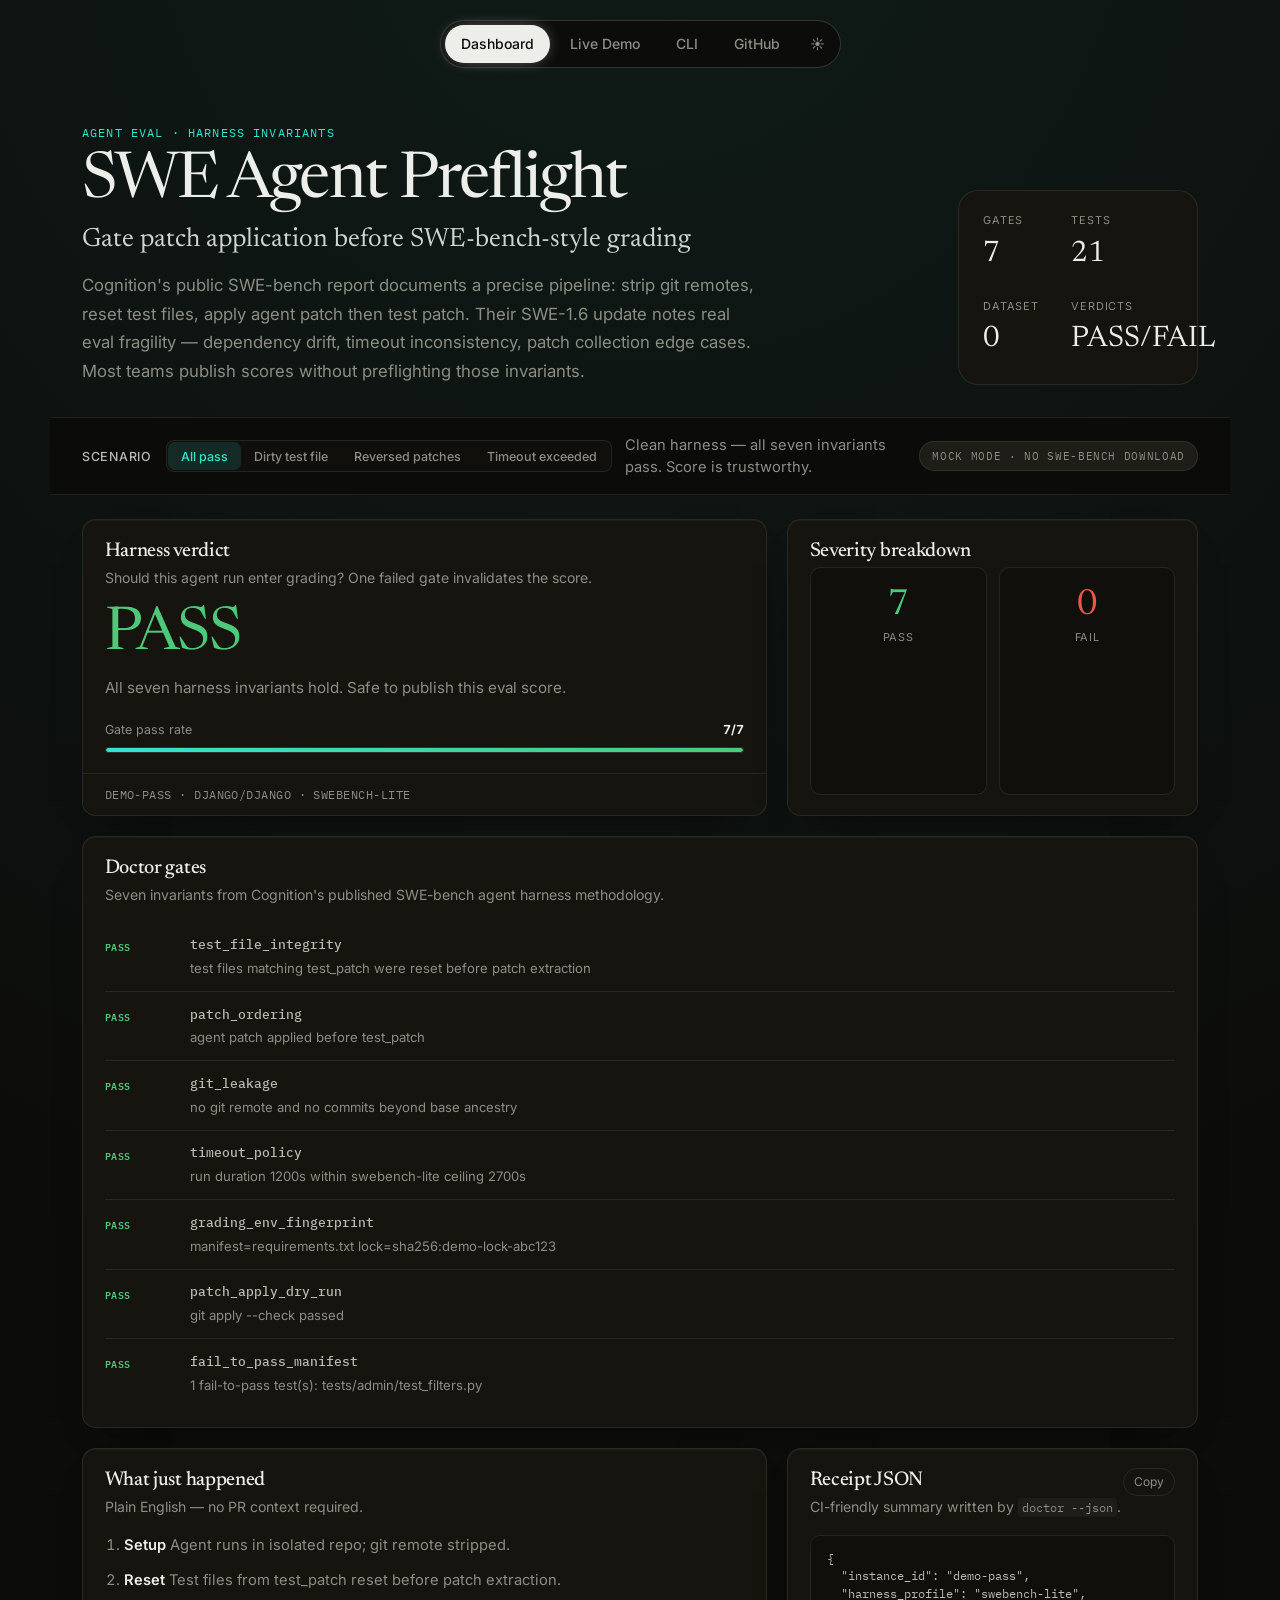
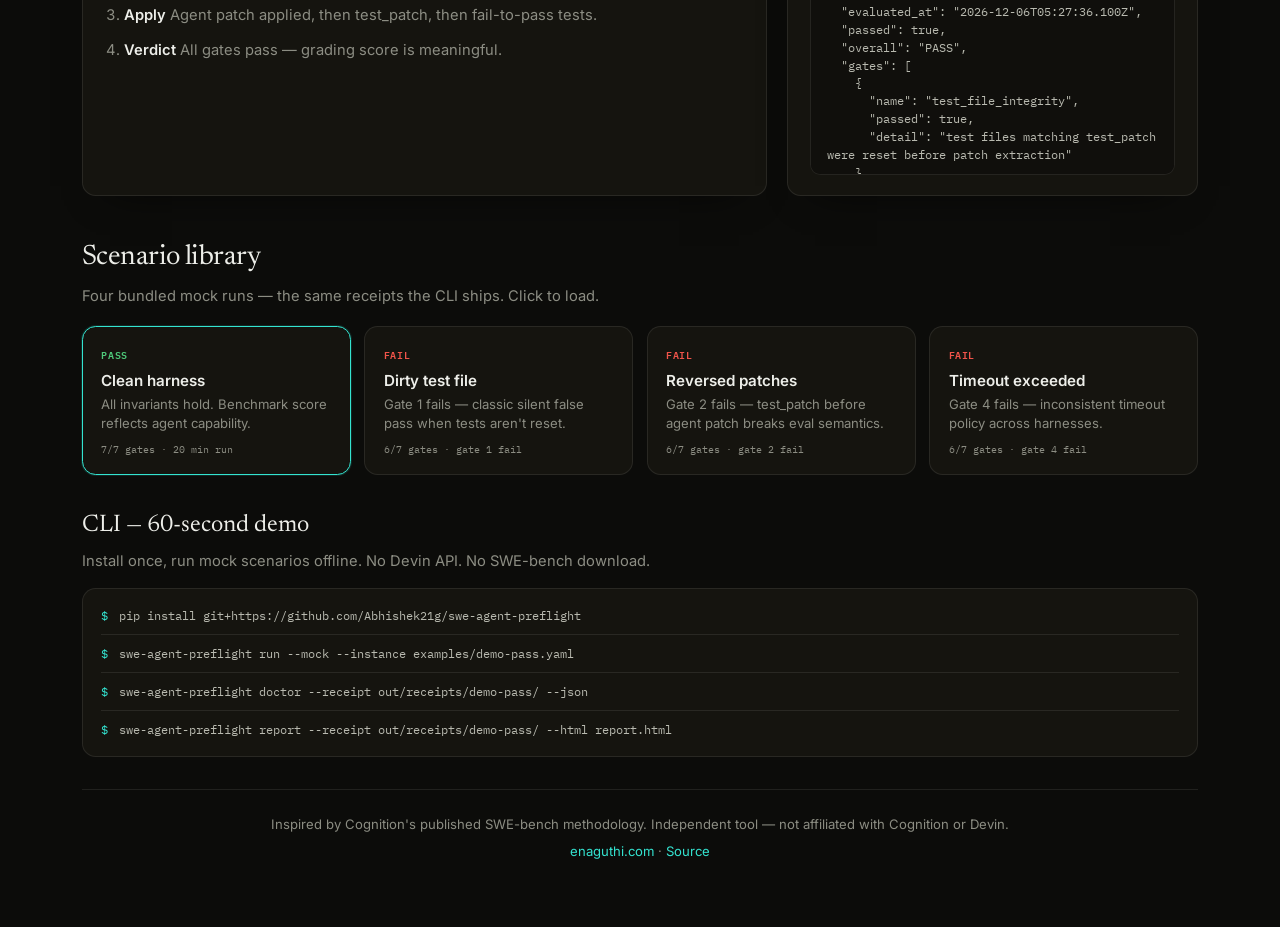
==== commit 61e21ae9: "Bust CSS/JS cache on demo site for CDN propagation." ====
--- a/site/index.html
+++ b/site/index.html
@@ -11,8 +11,8 @@
   <link rel="icon" type="image/svg+xml" href="./favicon.svg" />
   <link rel="preconnect" href="https://fonts.googleapis.com" />
   <link href="https://fonts.googleapis.com/css2?family=IBM+Plex+Mono:wght@400;500&family=Inter:wght@400;500;600&family=Newsreader:ital,opsz,wght@0,6..72,400;0,6..72,500;1,6..72,400&display=swap" rel="stylesheet" />
-  <link rel="stylesheet" href="./styles.css" />
-  <script src="./app.js" defer></script>
+  <link rel="stylesheet" href="./styles.css?v=2" />
+  <script src="./app.js?v=2" defer></script>
 </head>
 <body>
   <div class="deck-root">
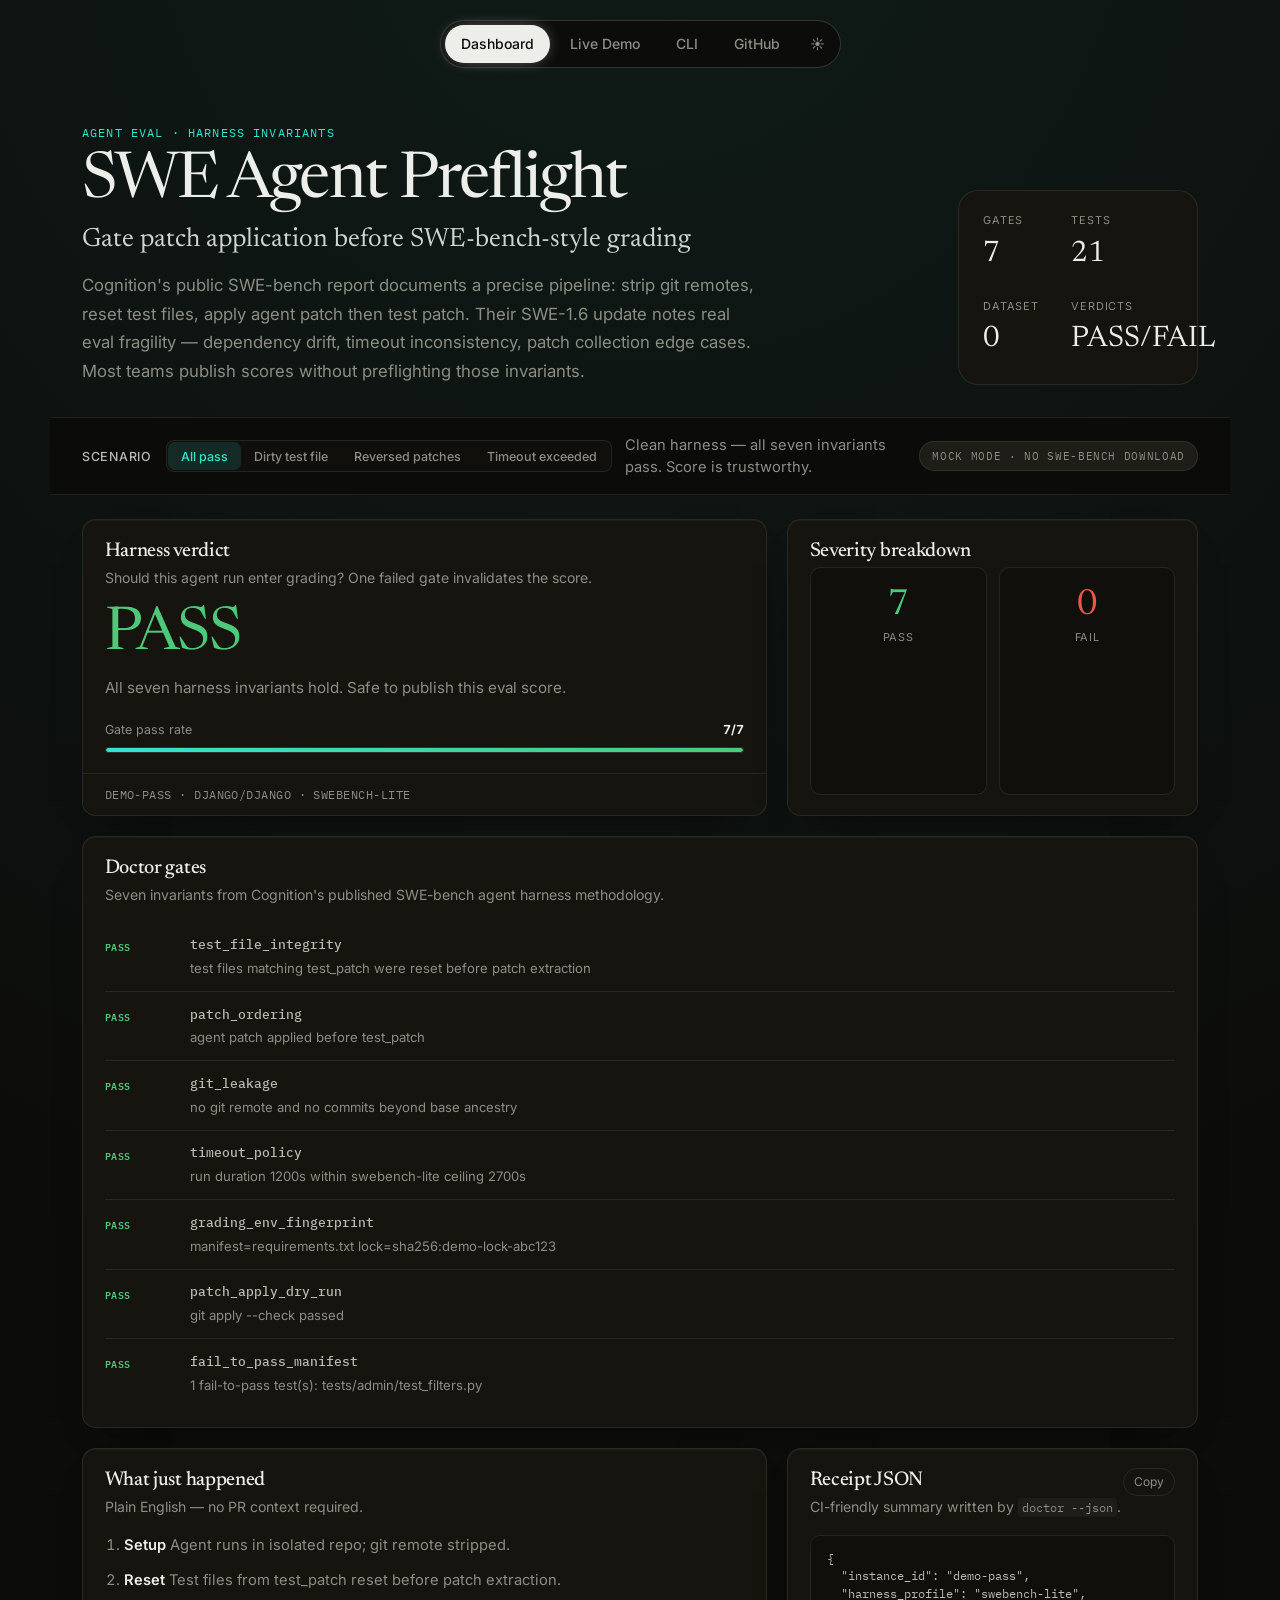
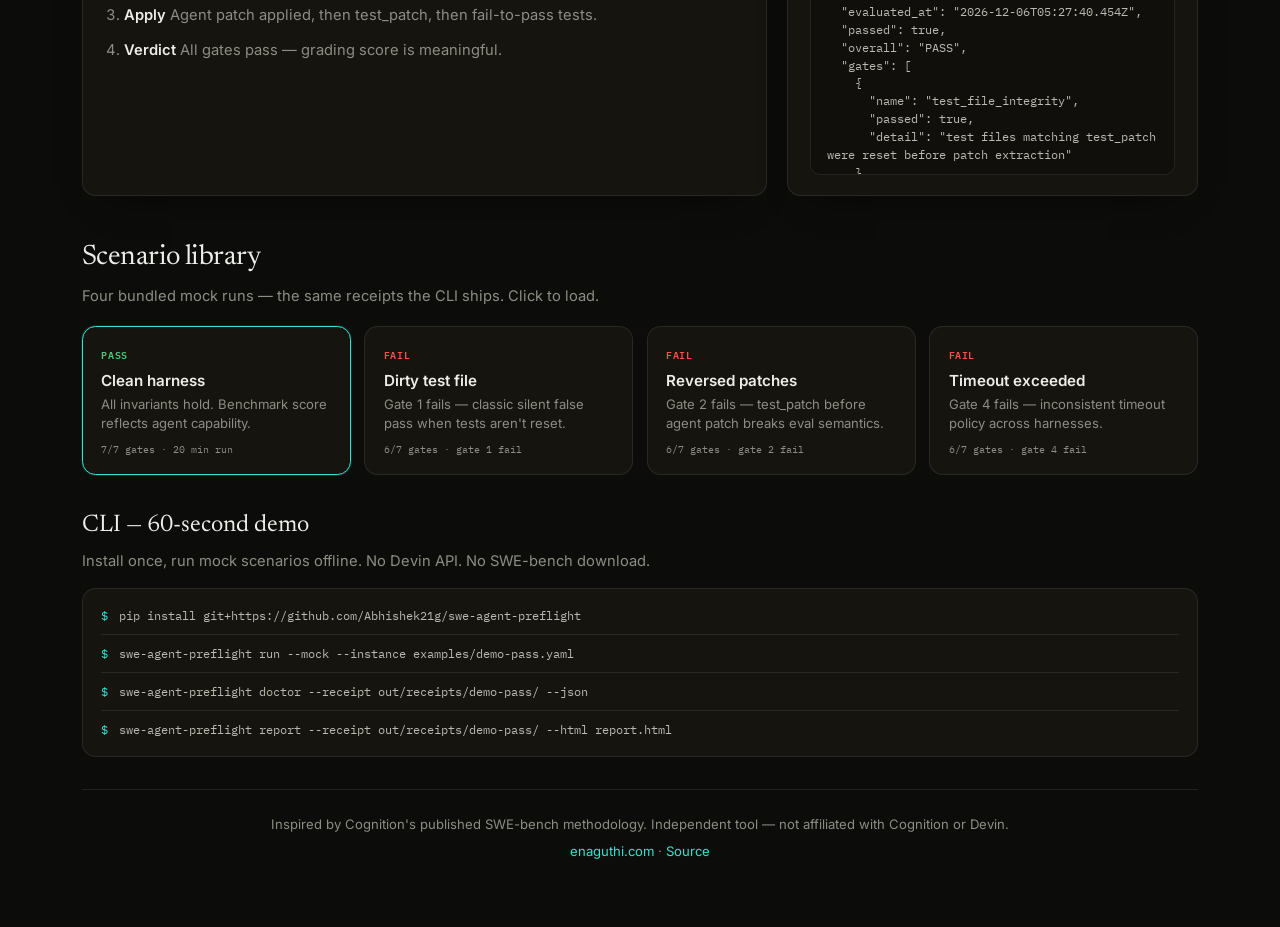
==== commit 74940013: "Rename site assets to dashboard.css/js to bypass CDN cache." ====
--- a/site/index.html
+++ b/site/index.html
@@ -11,8 +11,8 @@
   <link rel="icon" type="image/svg+xml" href="./favicon.svg" />
   <link rel="preconnect" href="https://fonts.googleapis.com" />
   <link href="https://fonts.googleapis.com/css2?family=IBM+Plex+Mono:wght@400;500&family=Inter:wght@400;500;600&family=Newsreader:ital,opsz,wght@0,6..72,400;0,6..72,500;1,6..72,400&display=swap" rel="stylesheet" />
-  <link rel="stylesheet" href="./styles.css?v=2" />
-  <script src="./app.js?v=2" defer></script>
+  <link rel="stylesheet" href="./dashboard.css" />
+  <script src="./dashboard.js" defer></script>
 </head>
 <body>
   <div class="deck-root">
--- a/site/dashboard.css
+++ b/site/dashboard.css
@@ -0,0 +1,584 @@
+:root {
+  --background: #0c0c0a;
+  --foreground: #edeee9;
+  --muted: #8c8d83;
+  --muted-strong: #b9bab0;
+  --panel: #15140f;
+  --surface: #100f0c;
+  --surface-2: #1e1d17;
+  --border: rgba(237, 238, 233, 0.09);
+  --border-strong: rgba(237, 238, 233, 0.17);
+  --accent: #34e3d0;
+  --accent-soft: rgba(52, 227, 208, 0.13);
+  --danger: #f0544a;
+  --success: #4ec97a;
+  --warning: #f5b41e;
+  --font: "Inter", system-ui, sans-serif;
+  --serif: "Newsreader", Georgia, serif;
+  --mono: "IBM Plex Mono", ui-monospace, monospace;
+}
+
+:root[data-theme="light"] {
+  --background: #f4f6fa;
+  --foreground: #14161f;
+  --muted: #5c6478;
+  --muted-strong: #3b4151;
+  --panel: #ffffff;
+  --surface: #fafbfd;
+  --surface-2: #eef1f6;
+  --border: #dde2ec;
+  --border-strong: #c7cedb;
+  --accent: #2563eb;
+  --accent-soft: #eef3ff;
+  --danger: #cd2f2c;
+  --success: #169a5a;
+  --warning: #d97706;
+}
+
+* { box-sizing: border-box; margin: 0; }
+html { scroll-behavior: smooth; }
+body {
+  font-family: var(--font);
+  background: var(--background);
+  color: var(--foreground);
+  line-height: 1.55;
+  min-height: 100vh;
+  -webkit-font-smoothing: antialiased;
+}
+a { color: var(--accent); text-decoration: none; }
+a:hover { opacity: 0.85; }
+code {
+  font-family: var(--mono);
+  font-size: 0.88em;
+  padding: 0.1em 0.35em;
+  border-radius: 4px;
+  background: var(--surface-2);
+}
+
+.deck-root {
+  min-height: 100vh;
+  background-image: radial-gradient(circle at 50% -5%, rgba(52, 227, 208, 0.07), transparent 55%);
+}
+:root[data-theme="light"] .deck-root {
+  background-image: radial-gradient(circle at 50% -5%, rgba(37, 99, 235, 0.06), transparent 55%);
+}
+
+.deck-inner {
+  max-width: 1180px;
+  margin: 0 auto;
+  padding: 0 1.25rem 4rem;
+}
+@media (min-width: 640px) { .deck-inner { padding: 0 2rem 4rem; } }
+
+.deck-nav {
+  display: flex;
+  justify-content: center;
+  padding-top: 1.25rem;
+}
+.deck-nav-pill {
+  display: inline-flex;
+  align-items: center;
+  gap: 0.25rem;
+  padding: 0.25rem;
+  border-radius: 999px;
+  border: 1px solid var(--border-strong);
+  background: color-mix(in srgb, var(--background) 85%, transparent);
+  backdrop-filter: blur(12px);
+  box-shadow: 0 18px 45px -28px rgba(0, 0, 0, 0.85);
+}
+.deck-nav-pill a,
+.deck-nav-pill button {
+  border: none;
+  background: transparent;
+  color: var(--muted);
+  font: inherit;
+  font-size: 0.875rem;
+  font-weight: 500;
+  padding: 0.5rem 1rem;
+  border-radius: 999px;
+  cursor: pointer;
+  transition: background 0.15s, color 0.15s;
+}
+.deck-nav-pill a:hover,
+.deck-nav-pill button:hover { background: var(--surface-2); color: var(--foreground); }
+.deck-nav-pill a.active {
+  background: var(--foreground);
+  color: var(--background);
+  box-shadow: 0 0 18px -8px var(--foreground);
+}
+.theme-btn {
+  width: 2.25rem;
+  height: 2.25rem;
+  padding: 0 !important;
+  display: inline-flex;
+  align-items: center;
+  justify-content: center;
+}
+
+.deck-hero { scroll-margin-top: 6rem; padding-top: 2.5rem; }
+@media (min-width: 1024px) { .deck-hero { padding-top: 3.5rem; } }
+.deck-hero-row {
+  display: flex;
+  flex-direction: column;
+  gap: 1.5rem;
+}
+@media (min-width: 960px) {
+  .deck-hero-row { flex-direction: row; align-items: flex-end; justify-content: space-between; }
+}
+.deck-eyebrow {
+  font-family: var(--mono);
+  font-size: 0.72rem;
+  letter-spacing: 0.1em;
+  text-transform: uppercase;
+  color: var(--accent);
+  margin-bottom: 0.65rem;
+}
+.deck-title {
+  font-family: var(--serif);
+  font-size: clamp(2.6rem, 6vw, 4rem);
+  font-weight: 400;
+  letter-spacing: -0.03em;
+  line-height: 0.95;
+  text-wrap: balance;
+}
+.deck-subtitle {
+  margin-top: 0.75rem;
+  font-family: var(--serif);
+  font-size: clamp(1.2rem, 2.5vw, 1.65rem);
+  font-weight: 400;
+  line-height: 1.15;
+  color: color-mix(in srgb, var(--foreground) 88%, transparent);
+}
+.deck-lede {
+  margin-top: 1rem;
+  color: var(--muted);
+  font-size: 0.98rem;
+  max-width: 42rem;
+  line-height: 1.7;
+}
+@media (min-width: 640px) { .deck-lede { font-size: 1.05rem; } }
+
+.deck-stats {
+  display: grid;
+  grid-template-columns: repeat(2, 1fr);
+  gap: 1.25rem 2rem;
+  padding: 1.35rem 1.5rem;
+  border: 1px solid var(--border);
+  border-radius: 1.25rem;
+  background: var(--panel);
+  min-width: 240px;
+  flex-shrink: 0;
+}
+@media (min-width: 640px) { .deck-stats { grid-template-columns: repeat(4, 1fr); } }
+@media (min-width: 960px) { .deck-stats { grid-template-columns: repeat(2, 1fr); width: 15rem; } }
+.deck-stats dt {
+  font-size: 0.68rem;
+  letter-spacing: 0.08em;
+  text-transform: uppercase;
+  color: var(--muted);
+}
+.deck-stats dd {
+  font-family: var(--serif);
+  font-size: 1.85rem;
+  font-weight: 400;
+  margin-top: 0.15rem;
+  font-variant-numeric: tabular-nums;
+}
+
+.deck-toolbar {
+  position: sticky;
+  top: 0;
+  z-index: 20;
+  display: flex;
+  align-items: center;
+  justify-content: space-between;
+  gap: 1rem;
+  flex-wrap: wrap;
+  margin: 2rem -1.25rem 0;
+  padding: 1rem 1.25rem;
+  border-block: 1px solid var(--border);
+  background: color-mix(in srgb, var(--background) 90%, transparent);
+  backdrop-filter: blur(10px);
+}
+@media (min-width: 640px) { .deck-toolbar { margin-inline: -2rem; padding-inline: 2rem; } }
+.deck-toolbar-left {
+  display: flex;
+  align-items: center;
+  gap: 0.85rem;
+  flex-wrap: wrap;
+  flex: 1;
+  min-width: 0;
+}
+.deck-label {
+  font-size: 0.78rem;
+  font-weight: 500;
+  color: var(--muted-strong);
+  text-transform: uppercase;
+  letter-spacing: 0.06em;
+}
+.mode-tabs {
+  display: inline-flex;
+  gap: 0.125rem;
+  padding: 0.125rem;
+  background: var(--surface);
+  border-radius: 0.5rem;
+  border: 1px solid var(--border);
+}
+.mode-tabs button {
+  font-family: inherit;
+  font-size: 0.78rem;
+  font-weight: 500;
+  color: var(--muted);
+  background: transparent;
+  border: none;
+  padding: 0.35rem 0.75rem;
+  border-radius: 0.375rem;
+  cursor: pointer;
+  white-space: nowrap;
+  transition: background 0.15s, color 0.15s;
+}
+.mode-tabs button:hover { color: var(--foreground); }
+.mode-tabs button.active {
+  background: var(--accent-soft);
+  color: var(--accent);
+  box-shadow: 0 0 0 1px var(--accent-soft);
+}
+.toolbar-hint {
+  display: none;
+  color: var(--muted);
+  font-size: 0.92rem;
+  flex: 1;
+  min-width: 200px;
+  line-height: 1.5;
+}
+@media (min-width: 1024px) { .toolbar-hint { display: block; } }
+.status-chip {
+  font-family: var(--mono);
+  font-size: 0.68rem;
+  text-transform: uppercase;
+  letter-spacing: 0.06em;
+  color: var(--muted);
+  border: 1px solid var(--border);
+  background: var(--surface-2);
+  padding: 0.35rem 0.75rem;
+  border-radius: 999px;
+  white-space: nowrap;
+}
+
+.deck-grid {
+  margin-top: 1.5rem;
+  display: flex;
+  flex-direction: column;
+  gap: 1.25rem;
+}
+.deck-grid-2 {
+  display: grid;
+  grid-template-columns: 1fr;
+  gap: 1.25rem;
+}
+@media (min-width: 800px) {
+  .deck-grid-2 { grid-template-columns: 1.25fr 0.75fr; }
+}
+
+.panel {
+  display: flex;
+  flex-direction: column;
+  background: var(--panel);
+  border: 1px solid var(--border);
+  border-radius: 0.85rem;
+  overflow: hidden;
+  box-shadow: 0 1px 0 rgba(237, 238, 233, 0.04) inset, 0 18px 40px -28px rgba(0, 0, 0, 0.9);
+}
+.panel-header {
+  padding: 1.15rem 1.35rem 0;
+}
+.panel-title {
+  font-family: var(--serif);
+  font-size: 1.25rem;
+  font-weight: 500;
+  line-height: 1.2;
+  letter-spacing: -0.015em;
+  margin-bottom: 0.25rem;
+}
+.panel-desc {
+  color: var(--muted);
+  font-size: 0.88rem;
+  line-height: 1.6;
+  margin-bottom: 1rem;
+  max-width: 40rem;
+}
+.panel-title-row {
+  display: flex;
+  align-items: center;
+  justify-content: space-between;
+  gap: 0.75rem;
+}
+.panel-body { padding: 0 1.35rem 1.25rem; flex: 1; }
+.panel-footer {
+  padding: 0.75rem 1.35rem;
+  border-top: 1px solid var(--border);
+  font-family: var(--mono);
+  font-size: 0.72rem;
+  color: var(--muted);
+  text-transform: uppercase;
+  letter-spacing: 0.04em;
+}
+
+.verdict-word {
+  font-family: var(--serif);
+  font-size: clamp(2.8rem, 6vw, 3.75rem);
+  line-height: 1;
+  display: block;
+  margin-bottom: 0.65rem;
+  letter-spacing: -0.02em;
+}
+.verdict-word.pass { color: var(--success); }
+.verdict-word.fail { color: var(--danger); }
+.verdict-plain {
+  color: var(--muted);
+  font-size: 0.95rem;
+  max-width: 32rem;
+  margin-bottom: 1.25rem;
+  line-height: 1.6;
+}
+
+.score-bar-wrap { margin-top: 0.5rem; }
+.score-bar-label {
+  display: flex;
+  justify-content: space-between;
+  font-size: 0.78rem;
+  color: var(--muted);
+  margin-bottom: 0.45rem;
+}
+.score-bar-label strong { color: var(--foreground); font-variant-numeric: tabular-nums; }
+.score-bar {
+  height: 6px;
+  background: var(--surface-2);
+  border-radius: 999px;
+  overflow: hidden;
+  border: 1px solid var(--border);
+}
+.score-bar-fill {
+  height: 100%;
+  background: linear-gradient(90deg, var(--accent), var(--success));
+  border-radius: 999px;
+  transition: width 0.35s ease;
+}
+
+.counts-grid {
+  display: grid;
+  grid-template-columns: 1fr 1fr;
+  gap: 0.75rem;
+}
+.count-card {
+  text-align: center;
+  padding: 1.25rem 1rem;
+  border-radius: 0.65rem;
+  border: 1px solid var(--border);
+  background: var(--surface);
+}
+.count-card.pass .count-num { color: var(--success); }
+.count-card.fail .count-num { color: var(--danger); }
+.count-num {
+  display: block;
+  font-family: var(--serif);
+  font-size: 2.25rem;
+  line-height: 1;
+  font-variant-numeric: tabular-nums;
+}
+.count-label {
+  display: block;
+  margin-top: 0.35rem;
+  font-size: 0.68rem;
+  text-transform: uppercase;
+  letter-spacing: 0.06em;
+  color: var(--muted);
+}
+
+.gate-list { list-style: none; padding: 0; }
+.gate-list li {
+  display: grid;
+  grid-template-columns: 4.5rem 1fr;
+  gap: 0.85rem;
+  padding: 0.8rem 0;
+  border-bottom: 1px solid var(--border);
+  font-size: 0.9rem;
+  align-items: start;
+}
+.gate-list li:last-child { border-bottom: none; }
+.gate-status {
+  font-family: var(--mono);
+  font-size: 0.65rem;
+  font-weight: 600;
+  letter-spacing: 0.05em;
+  text-transform: uppercase;
+  padding-top: 0.2rem;
+}
+.gate-status.pass { color: var(--success); }
+.gate-status.fail { color: var(--danger); }
+.gate-name {
+  display: block;
+  font-weight: 500;
+  font-family: var(--mono);
+  font-size: 0.8rem;
+  color: var(--muted-strong);
+}
+.gate-detail {
+  display: block;
+  color: var(--muted);
+  font-size: 0.82rem;
+  margin-top: 0.25rem;
+  line-height: 1.45;
+}
+
+.story-steps {
+  padding-left: 1.2rem;
+  color: var(--muted);
+  font-size: 0.92rem;
+}
+.story-steps li { margin-bottom: 0.75rem; line-height: 1.55; }
+.story-steps strong { color: var(--foreground); font-weight: 600; }
+
+.receipt-pre {
+  font-family: var(--mono);
+  font-size: 0.72rem;
+  line-height: 1.55;
+  background: var(--surface);
+  border: 1px solid var(--border);
+  border-radius: 0.65rem;
+  padding: 0.85rem 1rem;
+  overflow-x: auto;
+  max-height: 240px;
+  color: var(--muted-strong);
+  white-space: pre-wrap;
+  word-break: break-word;
+}
+.ghost-sm {
+  font: inherit;
+  font-size: 0.75rem;
+  color: var(--muted);
+  background: transparent;
+  border: 1px solid var(--border);
+  padding: 0.25rem 0.65rem;
+  border-radius: 999px;
+  cursor: pointer;
+  transition: color 0.15s, border-color 0.15s;
+}
+.ghost-sm:hover { color: var(--foreground); border-color: var(--muted); }
+
+.library {
+  margin: 2.5rem 0 2rem;
+  scroll-margin-top: 5rem;
+}
+.library-head { margin-bottom: 1.15rem; }
+.library-head h2 {
+  font-family: var(--serif);
+  font-size: 1.75rem;
+  font-weight: 400;
+  margin-bottom: 0.35rem;
+  letter-spacing: -0.02em;
+}
+.library-head p { color: var(--muted); font-size: 0.92rem; }
+
+.scenario-grid {
+  display: grid;
+  grid-template-columns: 1fr;
+  gap: 0.85rem;
+}
+@media (min-width: 640px) { .scenario-grid { grid-template-columns: repeat(2, 1fr); } }
+@media (min-width: 960px) { .scenario-grid { grid-template-columns: repeat(4, 1fr); } }
+.scenario-card {
+  text-align: left;
+  font-family: inherit;
+  background: var(--panel);
+  border: 1px solid var(--border);
+  border-radius: 0.85rem;
+  padding: 1.1rem 1.15rem;
+  cursor: pointer;
+  color: var(--foreground);
+  transition: border-color 0.15s, transform 0.15s, box-shadow 0.15s;
+}
+.scenario-card:hover {
+  border-color: var(--accent);
+  transform: translateY(-1px);
+}
+.scenario-card.active {
+  border-color: var(--accent);
+  box-shadow: 0 0 0 1px var(--accent-soft);
+}
+.scenario-tag {
+  display: inline-block;
+  font-family: var(--mono);
+  font-size: 0.62rem;
+  font-weight: 600;
+  letter-spacing: 0.06em;
+  text-transform: uppercase;
+  margin-bottom: 0.5rem;
+}
+.scenario-tag.pass { color: var(--success); }
+.scenario-tag.fail { color: var(--danger); }
+.scenario-card h3 {
+  font-size: 0.95rem;
+  font-weight: 600;
+  margin-bottom: 0.35rem;
+}
+.scenario-card p {
+  color: var(--muted);
+  font-size: 0.82rem;
+  line-height: 1.45;
+}
+.scenario-meta {
+  display: block;
+  margin-top: 0.55rem;
+  font-family: var(--mono);
+  font-size: 0.65rem;
+  color: var(--muted);
+}
+
+.cli-section {
+  scroll-margin-top: 5rem;
+  margin-bottom: 2rem;
+}
+.cli-head { margin-bottom: 1rem; }
+.cli-head h2 {
+  font-family: var(--serif);
+  font-size: 1.5rem;
+  font-weight: 400;
+  margin-bottom: 0.35rem;
+}
+.cli-head p { color: var(--muted); font-size: 0.92rem; }
+.cli-block {
+  background: var(--panel);
+  border: 1px solid var(--border);
+  border-radius: 0.85rem;
+  padding: 0.5rem 1.15rem;
+  overflow: hidden;
+}
+.cli-line {
+  display: flex;
+  gap: 0.65rem;
+  padding: 0.55rem 0;
+  font-family: var(--mono);
+  font-size: 0.78rem;
+  border-bottom: 1px solid var(--border);
+  align-items: flex-start;
+}
+.cli-line:last-child { border-bottom: none; }
+.cli-prompt { color: var(--accent); user-select: none; flex-shrink: 0; }
+.cli-line code {
+  background: transparent;
+  padding: 0;
+  font-size: inherit;
+  color: var(--muted-strong);
+  word-break: break-all;
+}
+
+.deck-foot {
+  text-align: center;
+  color: var(--muted);
+  font-size: 0.82rem;
+  padding-top: 1.5rem;
+  border-top: 1px solid var(--border);
+  line-height: 1.65;
+}
+.deck-foot p + p { margin-top: 0.35rem; }
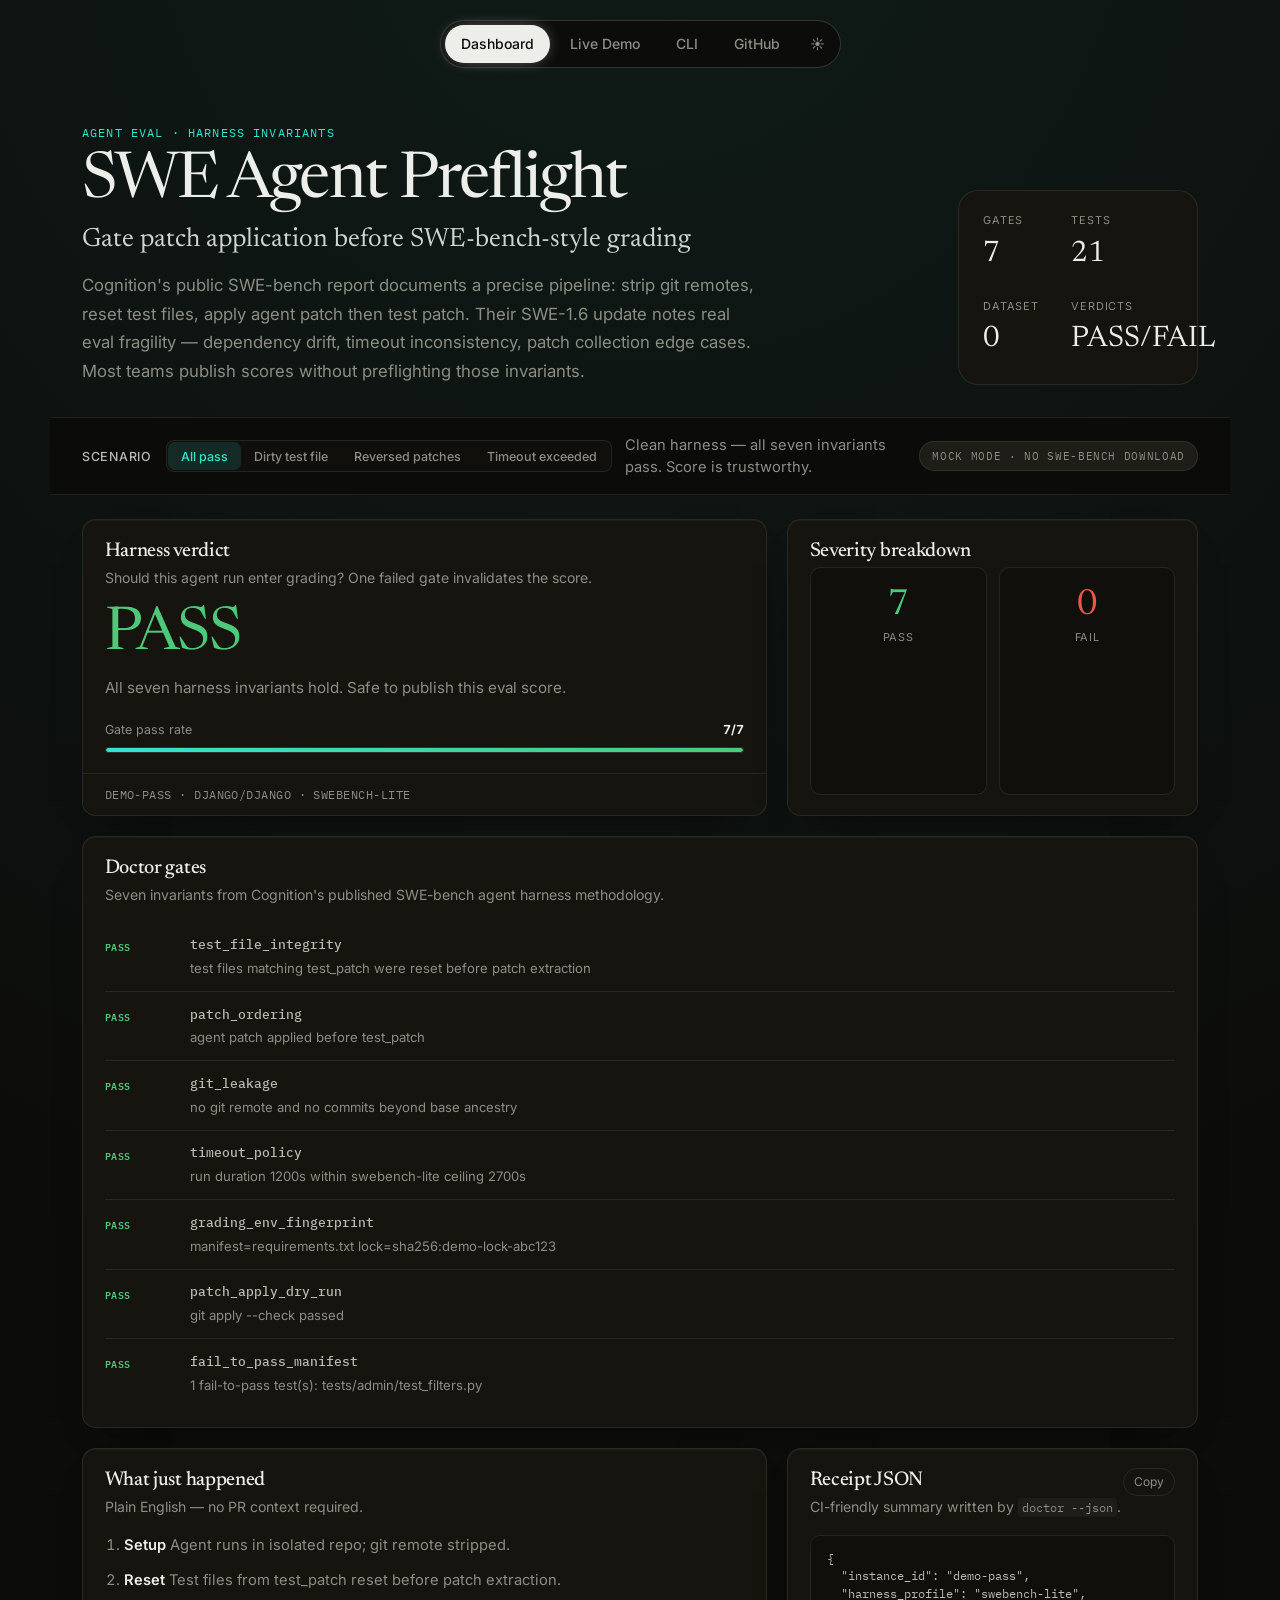
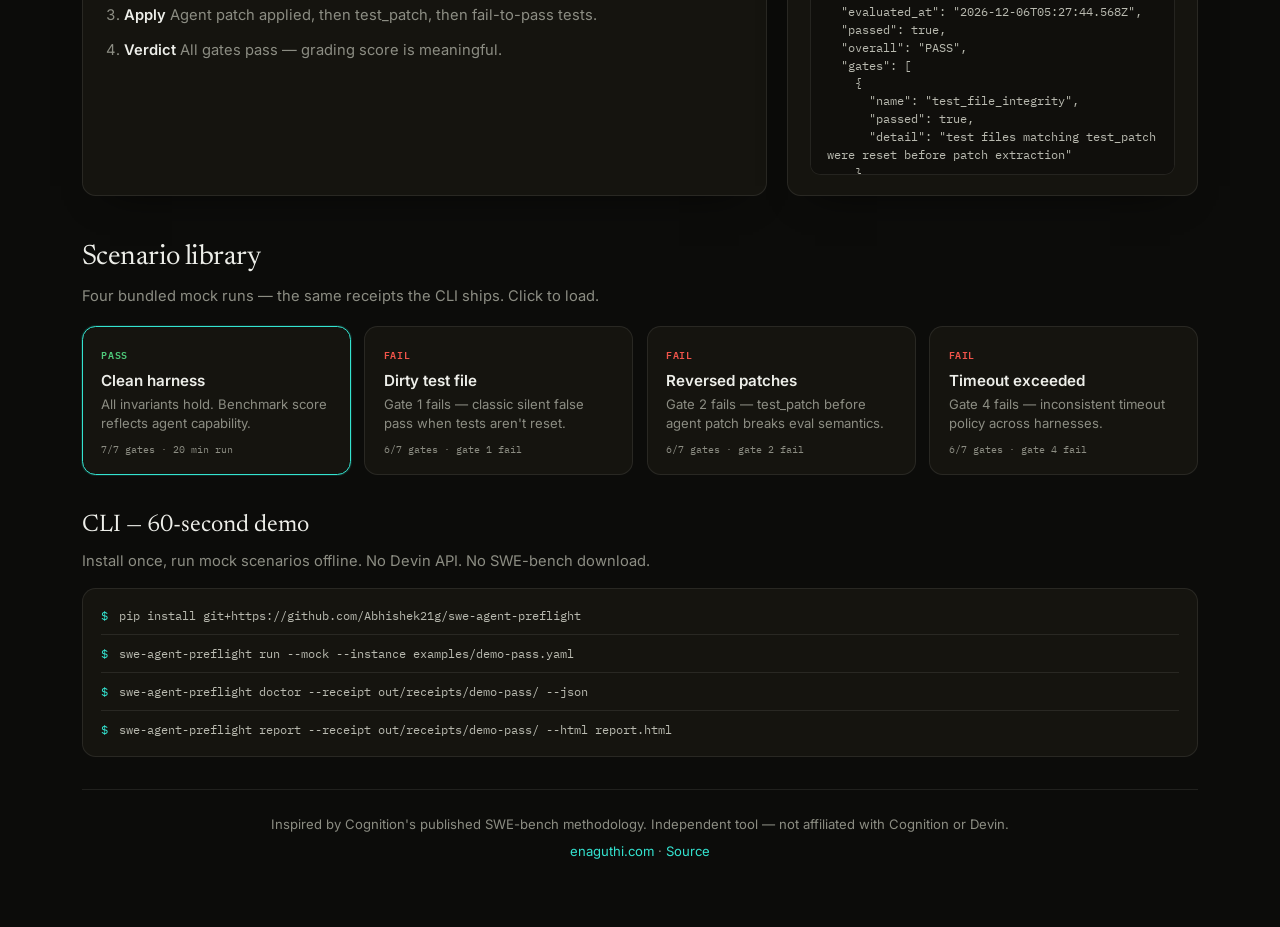
==== commit f6e48979: "Inline CSS/JS in demo site to survive CDN asset cache. External styles.css and app.js remain for loc" ====
--- a/site/index.html
+++ b/site/index.html
@@ -11,8 +11,593 @@
   <link rel="icon" type="image/svg+xml" href="./favicon.svg" />
   <link rel="preconnect" href="https://fonts.googleapis.com" />
   <link href="https://fonts.googleapis.com/css2?family=IBM+Plex+Mono:wght@400;500&family=Inter:wght@400;500;600&family=Newsreader:ital,opsz,wght@0,6..72,400;0,6..72,500;1,6..72,400&display=swap" rel="stylesheet" />
-  <link rel="stylesheet" href="./dashboard.css" />
-  <script src="./dashboard.js" defer></script>
+  <style>
+:root {
+  --background: #0c0c0a;
+  --foreground: #edeee9;
+  --muted: #8c8d83;
+  --muted-strong: #b9bab0;
+  --panel: #15140f;
+  --surface: #100f0c;
+  --surface-2: #1e1d17;
+  --border: rgba(237, 238, 233, 0.09);
+  --border-strong: rgba(237, 238, 233, 0.17);
+  --accent: #34e3d0;
+  --accent-soft: rgba(52, 227, 208, 0.13);
+  --danger: #f0544a;
+  --success: #4ec97a;
+  --warning: #f5b41e;
+  --font: "Inter", system-ui, sans-serif;
+  --serif: "Newsreader", Georgia, serif;
+  --mono: "IBM Plex Mono", ui-monospace, monospace;
+}
+
+:root[data-theme="light"] {
+  --background: #f4f6fa;
+  --foreground: #14161f;
+  --muted: #5c6478;
+  --muted-strong: #3b4151;
+  --panel: #ffffff;
+  --surface: #fafbfd;
+  --surface-2: #eef1f6;
+  --border: #dde2ec;
+  --border-strong: #c7cedb;
+  --accent: #2563eb;
+  --accent-soft: #eef3ff;
+  --danger: #cd2f2c;
+  --success: #169a5a;
+  --warning: #d97706;
+}
+
+* { box-sizing: border-box; margin: 0; }
+html { scroll-behavior: smooth; }
+body {
+  font-family: var(--font);
+  background: var(--background);
+  color: var(--foreground);
+  line-height: 1.55;
+  min-height: 100vh;
+  -webkit-font-smoothing: antialiased;
+}
+a { color: var(--accent); text-decoration: none; }
+a:hover { opacity: 0.85; }
+code {
+  font-family: var(--mono);
+  font-size: 0.88em;
+  padding: 0.1em 0.35em;
+  border-radius: 4px;
+  background: var(--surface-2);
+}
+
+.deck-root {
+  min-height: 100vh;
+  background-image: radial-gradient(circle at 50% -5%, rgba(52, 227, 208, 0.07), transparent 55%);
+}
+:root[data-theme="light"] .deck-root {
+  background-image: radial-gradient(circle at 50% -5%, rgba(37, 99, 235, 0.06), transparent 55%);
+}
+
+.deck-inner {
+  max-width: 1180px;
+  margin: 0 auto;
+  padding: 0 1.25rem 4rem;
+}
+@media (min-width: 640px) { .deck-inner { padding: 0 2rem 4rem; } }
+
+.deck-nav {
+  display: flex;
+  justify-content: center;
+  padding-top: 1.25rem;
+}
+.deck-nav-pill {
+  display: inline-flex;
+  align-items: center;
+  gap: 0.25rem;
+  padding: 0.25rem;
+  border-radius: 999px;
+  border: 1px solid var(--border-strong);
+  background: color-mix(in srgb, var(--background) 85%, transparent);
+  backdrop-filter: blur(12px);
+  box-shadow: 0 18px 45px -28px rgba(0, 0, 0, 0.85);
+}
+.deck-nav-pill a,
+.deck-nav-pill button {
+  border: none;
+  background: transparent;
+  color: var(--muted);
+  font: inherit;
+  font-size: 0.875rem;
+  font-weight: 500;
+  padding: 0.5rem 1rem;
+  border-radius: 999px;
+  cursor: pointer;
+  transition: background 0.15s, color 0.15s;
+}
+.deck-nav-pill a:hover,
+.deck-nav-pill button:hover { background: var(--surface-2); color: var(--foreground); }
+.deck-nav-pill a.active {
+  background: var(--foreground);
+  color: var(--background);
+  box-shadow: 0 0 18px -8px var(--foreground);
+}
+.theme-btn {
+  width: 2.25rem;
+  height: 2.25rem;
+  padding: 0 !important;
+  display: inline-flex;
+  align-items: center;
+  justify-content: center;
+}
+
+.deck-hero { scroll-margin-top: 6rem; padding-top: 2.5rem; }
+@media (min-width: 1024px) { .deck-hero { padding-top: 3.5rem; } }
+.deck-hero-row {
+  display: flex;
+  flex-direction: column;
+  gap: 1.5rem;
+}
+@media (min-width: 960px) {
+  .deck-hero-row { flex-direction: row; align-items: flex-end; justify-content: space-between; }
+}
+.deck-eyebrow {
+  font-family: var(--mono);
+  font-size: 0.72rem;
+  letter-spacing: 0.1em;
+  text-transform: uppercase;
+  color: var(--accent);
+  margin-bottom: 0.65rem;
+}
+.deck-title {
+  font-family: var(--serif);
+  font-size: clamp(2.6rem, 6vw, 4rem);
+  font-weight: 400;
+  letter-spacing: -0.03em;
+  line-height: 0.95;
+  text-wrap: balance;
+}
+.deck-subtitle {
+  margin-top: 0.75rem;
+  font-family: var(--serif);
+  font-size: clamp(1.2rem, 2.5vw, 1.65rem);
+  font-weight: 400;
+  line-height: 1.15;
+  color: color-mix(in srgb, var(--foreground) 88%, transparent);
+}
+.deck-lede {
+  margin-top: 1rem;
+  color: var(--muted);
+  font-size: 0.98rem;
+  max-width: 42rem;
+  line-height: 1.7;
+}
+@media (min-width: 640px) { .deck-lede { font-size: 1.05rem; } }
+
+.deck-stats {
+  display: grid;
+  grid-template-columns: repeat(2, 1fr);
+  gap: 1.25rem 2rem;
+  padding: 1.35rem 1.5rem;
+  border: 1px solid var(--border);
+  border-radius: 1.25rem;
+  background: var(--panel);
+  min-width: 240px;
+  flex-shrink: 0;
+}
+@media (min-width: 640px) { .deck-stats { grid-template-columns: repeat(4, 1fr); } }
+@media (min-width: 960px) { .deck-stats { grid-template-columns: repeat(2, 1fr); width: 15rem; } }
+.deck-stats dt {
+  font-size: 0.68rem;
+  letter-spacing: 0.08em;
+  text-transform: uppercase;
+  color: var(--muted);
+}
+.deck-stats dd {
+  font-family: var(--serif);
+  font-size: 1.85rem;
+  font-weight: 400;
+  margin-top: 0.15rem;
+  font-variant-numeric: tabular-nums;
+}
+
+.deck-toolbar {
+  position: sticky;
+  top: 0;
+  z-index: 20;
+  display: flex;
+  align-items: center;
+  justify-content: space-between;
+  gap: 1rem;
+  flex-wrap: wrap;
+  margin: 2rem -1.25rem 0;
+  padding: 1rem 1.25rem;
+  border-block: 1px solid var(--border);
+  background: color-mix(in srgb, var(--background) 90%, transparent);
+  backdrop-filter: blur(10px);
+}
+@media (min-width: 640px) { .deck-toolbar { margin-inline: -2rem; padding-inline: 2rem; } }
+.deck-toolbar-left {
+  display: flex;
+  align-items: center;
+  gap: 0.85rem;
+  flex-wrap: wrap;
+  flex: 1;
+  min-width: 0;
+}
+.deck-label {
+  font-size: 0.78rem;
+  font-weight: 500;
+  color: var(--muted-strong);
+  text-transform: uppercase;
+  letter-spacing: 0.06em;
+}
+.mode-tabs {
+  display: inline-flex;
+  gap: 0.125rem;
+  padding: 0.125rem;
+  background: var(--surface);
+  border-radius: 0.5rem;
+  border: 1px solid var(--border);
+}
+.mode-tabs button {
+  font-family: inherit;
+  font-size: 0.78rem;
+  font-weight: 500;
+  color: var(--muted);
+  background: transparent;
+  border: none;
+  padding: 0.35rem 0.75rem;
+  border-radius: 0.375rem;
+  cursor: pointer;
+  white-space: nowrap;
+  transition: background 0.15s, color 0.15s;
+}
+.mode-tabs button:hover { color: var(--foreground); }
+.mode-tabs button.active {
+  background: var(--accent-soft);
+  color: var(--accent);
+  box-shadow: 0 0 0 1px var(--accent-soft);
+}
+.toolbar-hint {
+  display: none;
+  color: var(--muted);
+  font-size: 0.92rem;
+  flex: 1;
+  min-width: 200px;
+  line-height: 1.5;
+}
+@media (min-width: 1024px) { .toolbar-hint { display: block; } }
+.status-chip {
+  font-family: var(--mono);
+  font-size: 0.68rem;
+  text-transform: uppercase;
+  letter-spacing: 0.06em;
+  color: var(--muted);
+  border: 1px solid var(--border);
+  background: var(--surface-2);
+  padding: 0.35rem 0.75rem;
+  border-radius: 999px;
+  white-space: nowrap;
+}
+
+.deck-grid {
+  margin-top: 1.5rem;
+  display: flex;
+  flex-direction: column;
+  gap: 1.25rem;
+}
+.deck-grid-2 {
+  display: grid;
+  grid-template-columns: 1fr;
+  gap: 1.25rem;
+}
+@media (min-width: 800px) {
+  .deck-grid-2 { grid-template-columns: 1.25fr 0.75fr; }
+}
+
+.panel {
+  display: flex;
+  flex-direction: column;
+  background: var(--panel);
+  border: 1px solid var(--border);
+  border-radius: 0.85rem;
+  overflow: hidden;
+  box-shadow: 0 1px 0 rgba(237, 238, 233, 0.04) inset, 0 18px 40px -28px rgba(0, 0, 0, 0.9);
+}
+.panel-header {
+  padding: 1.15rem 1.35rem 0;
+}
+.panel-title {
+  font-family: var(--serif);
+  font-size: 1.25rem;
+  font-weight: 500;
+  line-height: 1.2;
+  letter-spacing: -0.015em;
+  margin-bottom: 0.25rem;
+}
+.panel-desc {
+  color: var(--muted);
+  font-size: 0.88rem;
+  line-height: 1.6;
+  margin-bottom: 1rem;
+  max-width: 40rem;
+}
+.panel-title-row {
+  display: flex;
+  align-items: center;
+  justify-content: space-between;
+  gap: 0.75rem;
+}
+.panel-body { padding: 0 1.35rem 1.25rem; flex: 1; }
+.panel-footer {
+  padding: 0.75rem 1.35rem;
+  border-top: 1px solid var(--border);
+  font-family: var(--mono);
+  font-size: 0.72rem;
+  color: var(--muted);
+  text-transform: uppercase;
+  letter-spacing: 0.04em;
+}
+
+.verdict-word {
+  font-family: var(--serif);
+  font-size: clamp(2.8rem, 6vw, 3.75rem);
+  line-height: 1;
+  display: block;
+  margin-bottom: 0.65rem;
+  letter-spacing: -0.02em;
+}
+.verdict-word.pass { color: var(--success); }
+.verdict-word.fail { color: var(--danger); }
+.verdict-plain {
+  color: var(--muted);
+  font-size: 0.95rem;
+  max-width: 32rem;
+  margin-bottom: 1.25rem;
+  line-height: 1.6;
+}
+
+.score-bar-wrap { margin-top: 0.5rem; }
+.score-bar-label {
+  display: flex;
+  justify-content: space-between;
+  font-size: 0.78rem;
+  color: var(--muted);
+  margin-bottom: 0.45rem;
+}
+.score-bar-label strong { color: var(--foreground); font-variant-numeric: tabular-nums; }
+.score-bar {
+  height: 6px;
+  background: var(--surface-2);
+  border-radius: 999px;
+  overflow: hidden;
+  border: 1px solid var(--border);
+}
+.score-bar-fill {
+  height: 100%;
+  background: linear-gradient(90deg, var(--accent), var(--success));
+  border-radius: 999px;
+  transition: width 0.35s ease;
+}
+
+.counts-grid {
+  display: grid;
+  grid-template-columns: 1fr 1fr;
+  gap: 0.75rem;
+}
+.count-card {
+  text-align: center;
+  padding: 1.25rem 1rem;
+  border-radius: 0.65rem;
+  border: 1px solid var(--border);
+  background: var(--surface);
+}
+.count-card.pass .count-num { color: var(--success); }
+.count-card.fail .count-num { color: var(--danger); }
+.count-num {
+  display: block;
+  font-family: var(--serif);
+  font-size: 2.25rem;
+  line-height: 1;
+  font-variant-numeric: tabular-nums;
+}
+.count-label {
+  display: block;
+  margin-top: 0.35rem;
+  font-size: 0.68rem;
+  text-transform: uppercase;
+  letter-spacing: 0.06em;
+  color: var(--muted);
+}
+
+.gate-list { list-style: none; padding: 0; }
+.gate-list li {
+  display: grid;
+  grid-template-columns: 4.5rem 1fr;
+  gap: 0.85rem;
+  padding: 0.8rem 0;
+  border-bottom: 1px solid var(--border);
+  font-size: 0.9rem;
+  align-items: start;
+}
+.gate-list li:last-child { border-bottom: none; }
+.gate-status {
+  font-family: var(--mono);
+  font-size: 0.65rem;
+  font-weight: 600;
+  letter-spacing: 0.05em;
+  text-transform: uppercase;
+  padding-top: 0.2rem;
+}
+.gate-status.pass { color: var(--success); }
+.gate-status.fail { color: var(--danger); }
+.gate-name {
+  display: block;
+  font-weight: 500;
+  font-family: var(--mono);
+  font-size: 0.8rem;
+  color: var(--muted-strong);
+}
+.gate-detail {
+  display: block;
+  color: var(--muted);
+  font-size: 0.82rem;
+  margin-top: 0.25rem;
+  line-height: 1.45;
+}
+
+.story-steps {
+  padding-left: 1.2rem;
+  color: var(--muted);
+  font-size: 0.92rem;
+}
+.story-steps li { margin-bottom: 0.75rem; line-height: 1.55; }
+.story-steps strong { color: var(--foreground); font-weight: 600; }
+
+.receipt-pre {
+  font-family: var(--mono);
+  font-size: 0.72rem;
+  line-height: 1.55;
+  background: var(--surface);
+  border: 1px solid var(--border);
+  border-radius: 0.65rem;
+  padding: 0.85rem 1rem;
+  overflow-x: auto;
+  max-height: 240px;
+  color: var(--muted-strong);
+  white-space: pre-wrap;
+  word-break: break-word;
+}
+.ghost-sm {
+  font: inherit;
+  font-size: 0.75rem;
+  color: var(--muted);
+  background: transparent;
+  border: 1px solid var(--border);
+  padding: 0.25rem 0.65rem;
+  border-radius: 999px;
+  cursor: pointer;
+  transition: color 0.15s, border-color 0.15s;
+}
+.ghost-sm:hover { color: var(--foreground); border-color: var(--muted); }
+
+.library {
+  margin: 2.5rem 0 2rem;
+  scroll-margin-top: 5rem;
+}
+.library-head { margin-bottom: 1.15rem; }
+.library-head h2 {
+  font-family: var(--serif);
+  font-size: 1.75rem;
+  font-weight: 400;
+  margin-bottom: 0.35rem;
+  letter-spacing: -0.02em;
+}
+.library-head p { color: var(--muted); font-size: 0.92rem; }
+
+.scenario-grid {
+  display: grid;
+  grid-template-columns: 1fr;
+  gap: 0.85rem;
+}
+@media (min-width: 640px) { .scenario-grid { grid-template-columns: repeat(2, 1fr); } }
+@media (min-width: 960px) { .scenario-grid { grid-template-columns: repeat(4, 1fr); } }
+.scenario-card {
+  text-align: left;
+  font-family: inherit;
+  background: var(--panel);
+  border: 1px solid var(--border);
+  border-radius: 0.85rem;
+  padding: 1.1rem 1.15rem;
+  cursor: pointer;
+  color: var(--foreground);
+  transition: border-color 0.15s, transform 0.15s, box-shadow 0.15s;
+}
+.scenario-card:hover {
+  border-color: var(--accent);
+  transform: translateY(-1px);
+}
+.scenario-card.active {
+  border-color: var(--accent);
+  box-shadow: 0 0 0 1px var(--accent-soft);
+}
+.scenario-tag {
+  display: inline-block;
+  font-family: var(--mono);
+  font-size: 0.62rem;
+  font-weight: 600;
+  letter-spacing: 0.06em;
+  text-transform: uppercase;
+  margin-bottom: 0.5rem;
+}
+.scenario-tag.pass { color: var(--success); }
+.scenario-tag.fail { color: var(--danger); }
+.scenario-card h3 {
+  font-size: 0.95rem;
+  font-weight: 600;
+  margin-bottom: 0.35rem;
+}
+.scenario-card p {
+  color: var(--muted);
+  font-size: 0.82rem;
+  line-height: 1.45;
+}
+.scenario-meta {
+  display: block;
+  margin-top: 0.55rem;
+  font-family: var(--mono);
+  font-size: 0.65rem;
+  color: var(--muted);
+}
+
+.cli-section {
+  scroll-margin-top: 5rem;
+  margin-bottom: 2rem;
+}
+.cli-head { margin-bottom: 1rem; }
+.cli-head h2 {
+  font-family: var(--serif);
+  font-size: 1.5rem;
+  font-weight: 400;
+  margin-bottom: 0.35rem;
+}
+.cli-head p { color: var(--muted); font-size: 0.92rem; }
+.cli-block {
+  background: var(--panel);
+  border: 1px solid var(--border);
+  border-radius: 0.85rem;
+  padding: 0.5rem 1.15rem;
+  overflow: hidden;
+}
+.cli-line {
+  display: flex;
+  gap: 0.65rem;
+  padding: 0.55rem 0;
+  font-family: var(--mono);
+  font-size: 0.78rem;
+  border-bottom: 1px solid var(--border);
+  align-items: flex-start;
+}
+.cli-line:last-child { border-bottom: none; }
+.cli-prompt { color: var(--accent); user-select: none; flex-shrink: 0; }
+.cli-line code {
+  background: transparent;
+  padding: 0;
+  font-size: inherit;
+  color: var(--muted-strong);
+  word-break: break-all;
+}
+
+.deck-foot {
+  text-align: center;
+  color: var(--muted);
+  font-size: 0.82rem;
+  padding-top: 1.5rem;
+  border-top: 1px solid var(--border);
+  line-height: 1.65;
+}
+.deck-foot p + p { margin-top: 0.35rem; }
+
+  </style>
 </head>
 <body>
   <div class="deck-root">
@@ -165,5 +750,280 @@
       </footer>
     </div>
   </div>
+  <script>
+const SCENARIOS = {
+  pass: {
+    id: "demo-pass",
+    repo: "django/django",
+    profile: "swebench-lite",
+    instanceYaml: "examples/demo-pass.yaml",
+    hint: "Clean harness — all seven invariants pass. Score is trustworthy.",
+    verdict: "PASS",
+    plain: "All seven harness invariants hold. Safe to publish this eval score.",
+    story: [
+      { strong: "Setup", text: "Agent runs in isolated repo; git remote stripped." },
+      { strong: "Reset", text: "Test files from test_patch reset before patch extraction." },
+      { strong: "Apply", text: "Agent patch applied, then test_patch, then fail-to-pass tests." },
+      { strong: "Verdict", text: "All gates pass — grading score is meaningful." },
+    ],
+    gates: [
+      { name: "test_file_integrity", passed: true, detail: "test files matching test_patch were reset before patch extraction" },
+      { name: "patch_ordering", passed: true, detail: "agent patch applied before test_patch" },
+      { name: "git_leakage", passed: true, detail: "no git remote and no commits beyond base ancestry" },
+      { name: "timeout_policy", passed: true, detail: "run duration 1200s within swebench-lite ceiling 2700s" },
+      { name: "grading_env_fingerprint", passed: true, detail: "manifest=requirements.txt lock=sha256:demo-lock-abc123" },
+      { name: "patch_apply_dry_run", passed: true, detail: "git apply --check passed" },
+      { name: "fail_to_pass_manifest", passed: true, detail: "1 fail-to-pass test(s): tests/admin/test_filters.py" },
+    ],
+    card: {
+      tag: "pass",
+      tagLabel: "PASS",
+      title: "Clean harness",
+      desc: "All invariants hold. Benchmark score reflects agent capability.",
+      meta: "7/7 gates · 20 min run",
+    },
+  },
+  "fail-gate1": {
+    id: "demo-fail-gate1",
+    repo: "django/django",
+    profile: "swebench-lite",
+    instanceYaml: "examples/demo-fail-gate1.yaml",
+    hint: "Agent left test files dirty — grading may silently pass with corrupted test state.",
+    verdict: "FAIL",
+    plain: "Test file integrity failed. Agent modified files in the test_patch set without resetting them before grading.",
+    story: [
+      { strong: "Agent run", text: "Agent edited tests/admin/test_filters.py during exploration." },
+      { strong: "Grading prep", text: "Harness skipped git checkout reset on test files." },
+      { strong: "Risk", text: "Score may reflect test tampering, not source fix quality." },
+      { strong: "Verdict", text: "FAIL gate 1 — do not publish this score." },
+    ],
+    gates: [
+      { name: "test_file_integrity", passed: false, detail: "agent-modified test files not reset: ['tests/admin/test_filters.py']" },
+      { name: "patch_ordering", passed: true, detail: "agent patch applied before test_patch" },
+      { name: "git_leakage", passed: true, detail: "no git remote and no commits beyond base ancestry" },
+      { name: "timeout_policy", passed: true, detail: "run duration 1200s within swebench-lite ceiling 2700s" },
+      { name: "grading_env_fingerprint", passed: true, detail: "manifest=requirements.txt lock=sha256:demo-lock-abc123" },
+      { name: "patch_apply_dry_run", passed: true, detail: "git apply --check passed" },
+      { name: "fail_to_pass_manifest", passed: true, detail: "1 fail-to-pass test(s): tests/admin/test_filters.py" },
+    ],
+    card: {
+      tag: "fail",
+      tagLabel: "FAIL",
+      title: "Dirty test file",
+      desc: "Gate 1 fails — classic silent false pass when tests aren't reset.",
+      meta: "6/7 gates · gate 1 fail",
+    },
+  },
+  "fail-order": {
+    id: "demo-fail-patch-order",
+    repo: "pytest-dev/pytest",
+    profile: "swebench-lite",
+    instanceYaml: "examples/demo-fail-patch-order.yaml",
+    hint: "test_patch applied before agent patch — reversed ordering invalidates SWE-bench semantics.",
+    verdict: "FAIL",
+    plain: "Patch ordering failed. test_patch was applied before the agent patch — scores are not comparable.",
+    story: [
+      { strong: "Expected", text: "Agent patch first, then test_patch (Cognition technical report)." },
+      { strong: "Observed", text: "Harness reversed apply order." },
+      { strong: "Risk", text: "Fail-to-pass tests may not exercise the agent's actual fix." },
+      { strong: "Verdict", text: "FAIL gate 2 — fix harness before comparing runs." },
+    ],
+    gates: [
+      { name: "test_file_integrity", passed: true, detail: "test files reset before grading" },
+      { name: "patch_ordering", passed: false, detail: "test_patch applied before agent patch (reversed)" },
+      { name: "git_leakage", passed: true, detail: "no git remote and no commits beyond base ancestry" },
+      { name: "timeout_policy", passed: true, detail: "run duration 900s within swebench-lite ceiling 2700s" },
+      { name: "grading_env_fingerprint", passed: true, detail: "manifest=requirements.txt lock=sha256:demo-lock-order" },
+      { name: "patch_apply_dry_run", passed: true, detail: "git apply --check passed" },
+      { name: "fail_to_pass_manifest", passed: true, detail: "1 fail-to-pass test(s): testing/test_mark.py" },
+    ],
+    card: {
+      tag: "fail",
+      tagLabel: "FAIL",
+      title: "Reversed patches",
+      desc: "Gate 2 fails — test_patch before agent patch breaks eval semantics.",
+      meta: "6/7 gates · gate 2 fail",
+    },
+  },
+  "fail-timeout": {
+    id: "demo-fail-timeout",
+    repo: "sympy/sympy",
+    profile: "swebench-lite",
+    instanceYaml: "examples/demo-fail-timeout.yaml",
+    hint: "Run exceeded 45m SWE-bench profile ceiling — score not comparable to published baselines.",
+    verdict: "FAIL",
+    plain: "Timeout policy failed. Run duration exceeds swebench-lite ceiling (2700s). Score is not apples-to-apples.",
+    story: [
+      { strong: "Profile", text: "SWE-bench agent eval uses 45 minute ceiling (Cognition report)." },
+      { strong: "Observed", text: "Mock run logged 3600s — over ceiling." },
+      { strong: "Risk", text: "Extra time may inflate pass rate vs other harnesses." },
+      { strong: "Verdict", text: "FAIL gate 4 — normalize timeout before publishing." },
+    ],
+    gates: [
+      { name: "test_file_integrity", passed: true, detail: "test files reset before grading" },
+      { name: "patch_ordering", passed: true, detail: "agent patch applied before test_patch" },
+      { name: "git_leakage", passed: true, detail: "no git remote and no commits beyond base ancestry" },
+      { name: "timeout_policy", passed: false, detail: "run duration 3600s exceeds swebench-lite ceiling 2700s" },
+      { name: "grading_env_fingerprint", passed: true, detail: "manifest=requirements.txt lock=sha256:demo-lock-timeout" },
+      { name: "patch_apply_dry_run", passed: true, detail: "git apply --check passed" },
+      { name: "fail_to_pass_manifest", passed: true, detail: "1 fail-to-pass test(s): sympy/core/tests/test_basic.py" },
+    ],
+    card: {
+      tag: "fail",
+      tagLabel: "FAIL",
+      title: "Timeout exceeded",
+      desc: "Gate 4 fails — inconsistent timeout policy across harnesses.",
+      meta: "6/7 gates · gate 4 fail",
+    },
+  },
+};
+
+const SCENARIO_ORDER = ["pass", "fail-gate1", "fail-order", "fail-timeout"];
+
+function buildReceipt(scenario) {
+  return {
+    instance_id: scenario.id,
+    harness_profile: scenario.profile,
+    evaluated_at: new Date().toISOString(),
+    passed: scenario.verdict === "PASS",
+    overall: scenario.verdict,
+    gates: scenario.gates.map((g) => ({
+      name: g.name,
+      passed: g.passed,
+      detail: g.detail,
+    })),
+  };
+}
+
+function render(mode) {
+  const s = SCENARIOS[mode];
+  if (!s) return;
+
+  document.querySelectorAll(".mode-tabs button").forEach((btn) => {
+    const on = btn.dataset.mode === mode;
+    btn.classList.toggle("active", on);
+    btn.setAttribute("aria-selected", on ? "true" : "false");
+  });
+
+  document.querySelectorAll(".scenario-card").forEach((card) => {
+    card.classList.toggle("active", card.dataset.mode === mode);
+  });
+
+  document.getElementById("scenarioHint").textContent = s.hint;
+
+  const word = document.getElementById("verdictWord");
+  word.textContent = s.verdict;
+  word.className = `verdict-word ${s.verdict === "PASS" ? "pass" : "fail"}`;
+  document.getElementById("verdictPlain").textContent = s.plain;
+
+  const passCount = s.gates.filter((g) => g.passed).length;
+  const failCount = s.gates.length - passCount;
+  document.getElementById("passRate").textContent = `${passCount}/${s.gates.length}`;
+  document.getElementById("passBar").style.width = `${(passCount / s.gates.length) * 100}%`;
+  document.getElementById("countPass").textContent = passCount;
+  document.getElementById("countFail").textContent = failCount;
+  document.getElementById("instanceMeta").textContent = `${s.id} · ${s.repo} · ${s.profile}`;
+
+  document.getElementById("gateList").innerHTML = s.gates
+    .map(
+      (g) => `
+      <li>
+        <span class="gate-status ${g.passed ? "pass" : "fail"}">${g.passed ? "pass" : "fail"}</span>
+        <span>
+          <span class="gate-name">${g.name}</span>
+          <span class="gate-detail">${g.detail}</span>
+        </span>
+      </li>`
+    )
+    .join("");
+
+  document.getElementById("storySteps").innerHTML = s.story
+    .map((step) => `<li><strong>${step.strong}</strong> ${step.text}</li>`)
+    .join("");
+
+  document.getElementById("receiptPre").textContent = JSON.stringify(buildReceipt(s), null, 2);
+
+  document.getElementById("cliRun").textContent = `swe-agent-preflight run --mock --instance ${s.instanceYaml}`;
+  document.getElementById("cliDoctor").textContent = `swe-agent-preflight doctor --receipt out/receipts/${s.id}/ --json`;
+  document.getElementById("cliReport").textContent = `swe-agent-preflight report --receipt out/receipts/${s.id}/ --html report.html`;
+}
+
+function buildScenarioCards() {
+  const grid = document.getElementById("scenarioGrid");
+  grid.innerHTML = SCENARIO_ORDER.map((mode) => {
+    const s = SCENARIOS[mode];
+    const c = s.card;
+    return `
+      <button type="button" class="scenario-card" data-mode="${mode}">
+        <span class="scenario-tag ${c.tag}">${c.tagLabel}</span>
+        <h3>${c.title}</h3>
+        <p>${c.desc}</p>
+        <span class="scenario-meta">${c.meta}</span>
+      </button>`;
+  }).join("");
+
+  grid.querySelectorAll(".scenario-card").forEach((el) => {
+    el.addEventListener("click", () => render(el.dataset.mode));
+  });
+}
+
+function initTheme() {
+  const root = document.documentElement;
+  const btn = document.getElementById("themeToggle");
+  const saved = localStorage.getItem("swe-preflight-theme");
+  if (saved === "light") {
+    root.setAttribute("data-theme", "light");
+    btn.textContent = "☾";
+  }
+  btn.addEventListener("click", () => {
+    const light = root.getAttribute("data-theme") === "light";
+    if (light) {
+      root.removeAttribute("data-theme");
+      btn.textContent = "☀";
+      localStorage.setItem("swe-preflight-theme", "dark");
+    } else {
+      root.setAttribute("data-theme", "light");
+      btn.textContent = "☾";
+      localStorage.setItem("swe-preflight-theme", "light");
+    }
+  });
+}
+
+function initCopy() {
+  document.getElementById("copyReceipt").addEventListener("click", async () => {
+    const text = document.getElementById("receiptPre").textContent;
+    try {
+      await navigator.clipboard.writeText(text);
+      const btn = document.getElementById("copyReceipt");
+      const orig = btn.textContent;
+      btn.textContent = "Copied";
+      setTimeout(() => { btn.textContent = orig; }, 1500);
+    } catch (_) {
+      /* clipboard blocked */
+    }
+  });
+}
+
+function initNav() {
+  document.querySelectorAll(".deck-nav-pill a[data-nav]").forEach((link) => {
+    link.addEventListener("click", () => {
+      document.querySelectorAll(".deck-nav-pill a[data-nav]").forEach((a) => a.classList.remove("active"));
+      link.classList.add("active");
+    });
+  });
+}
+
+document.addEventListener("DOMContentLoaded", () => {
+  buildScenarioCards();
+  document.querySelectorAll(".mode-tabs button").forEach((btn) => {
+    btn.addEventListener("click", () => render(btn.dataset.mode));
+  });
+  initTheme();
+  initCopy();
+  initNav();
+  render("pass");
+});
+
+  </script>
 </body>
 </html>
